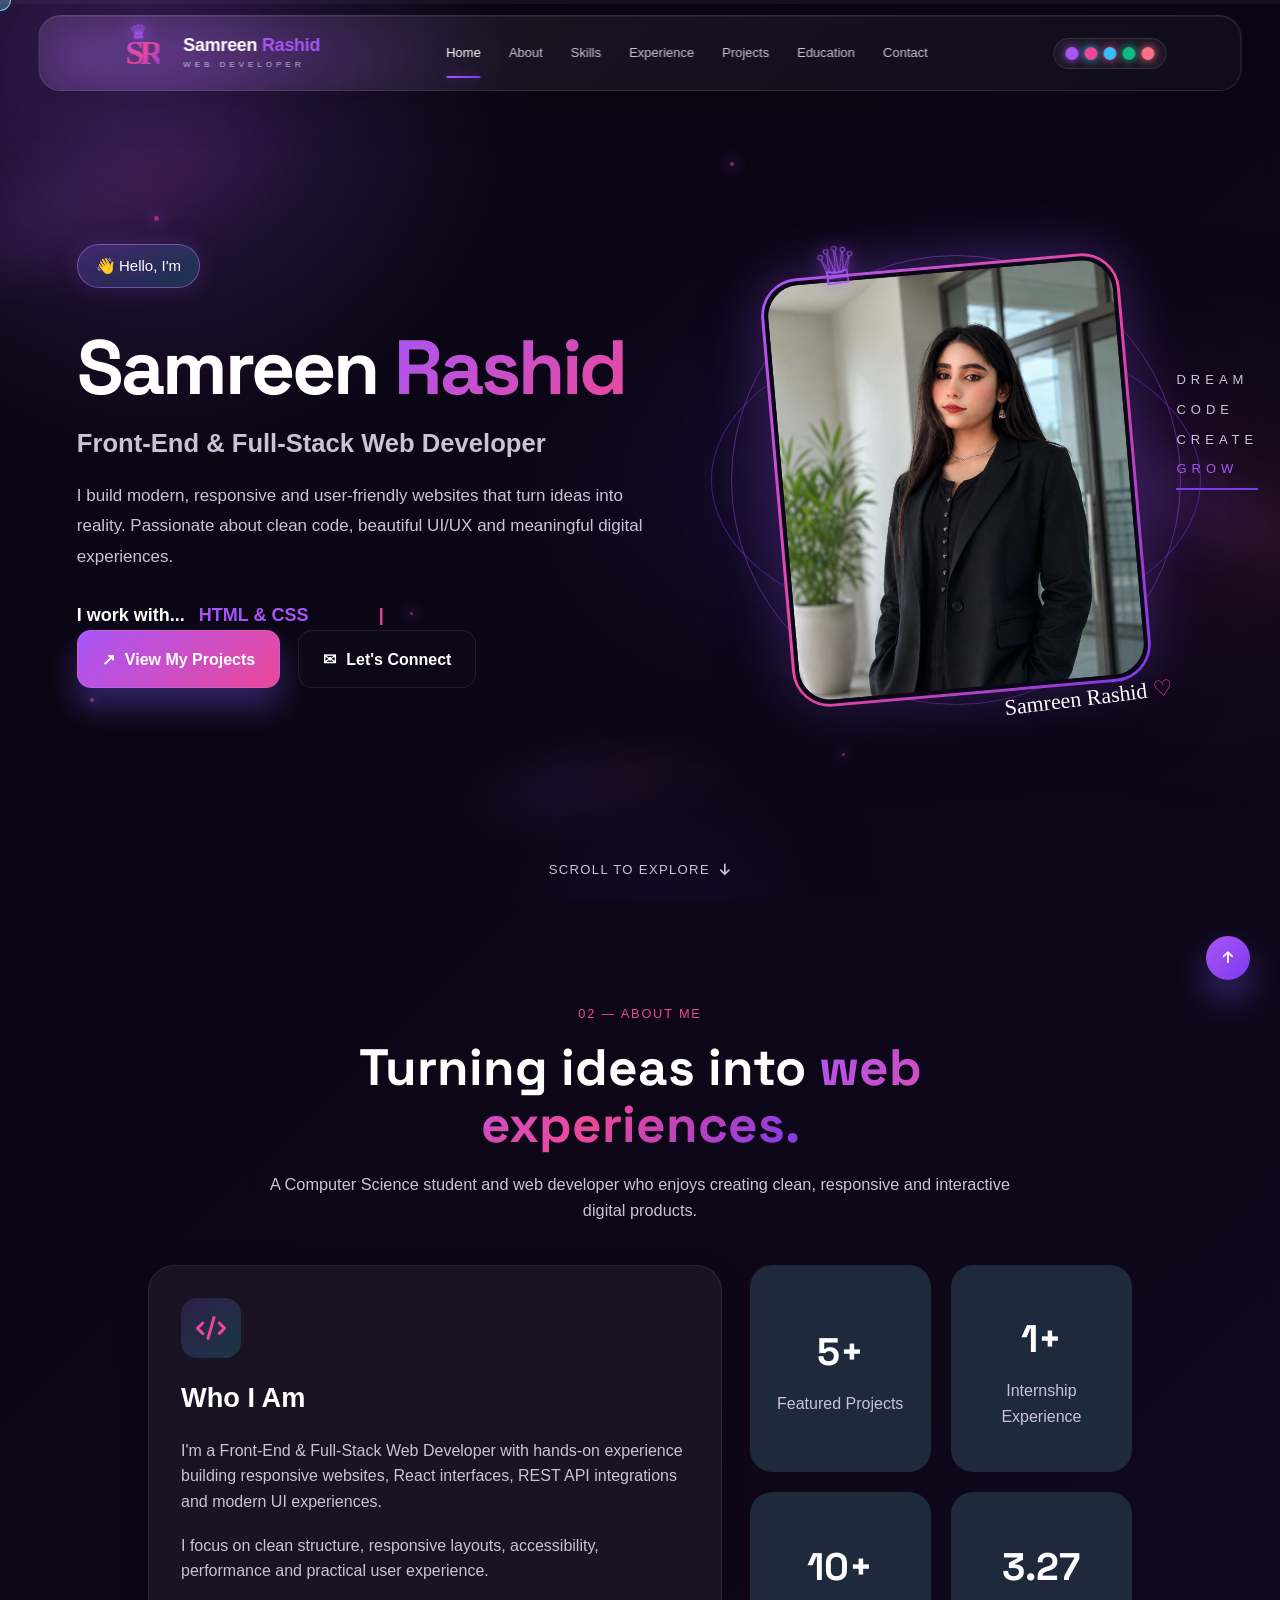
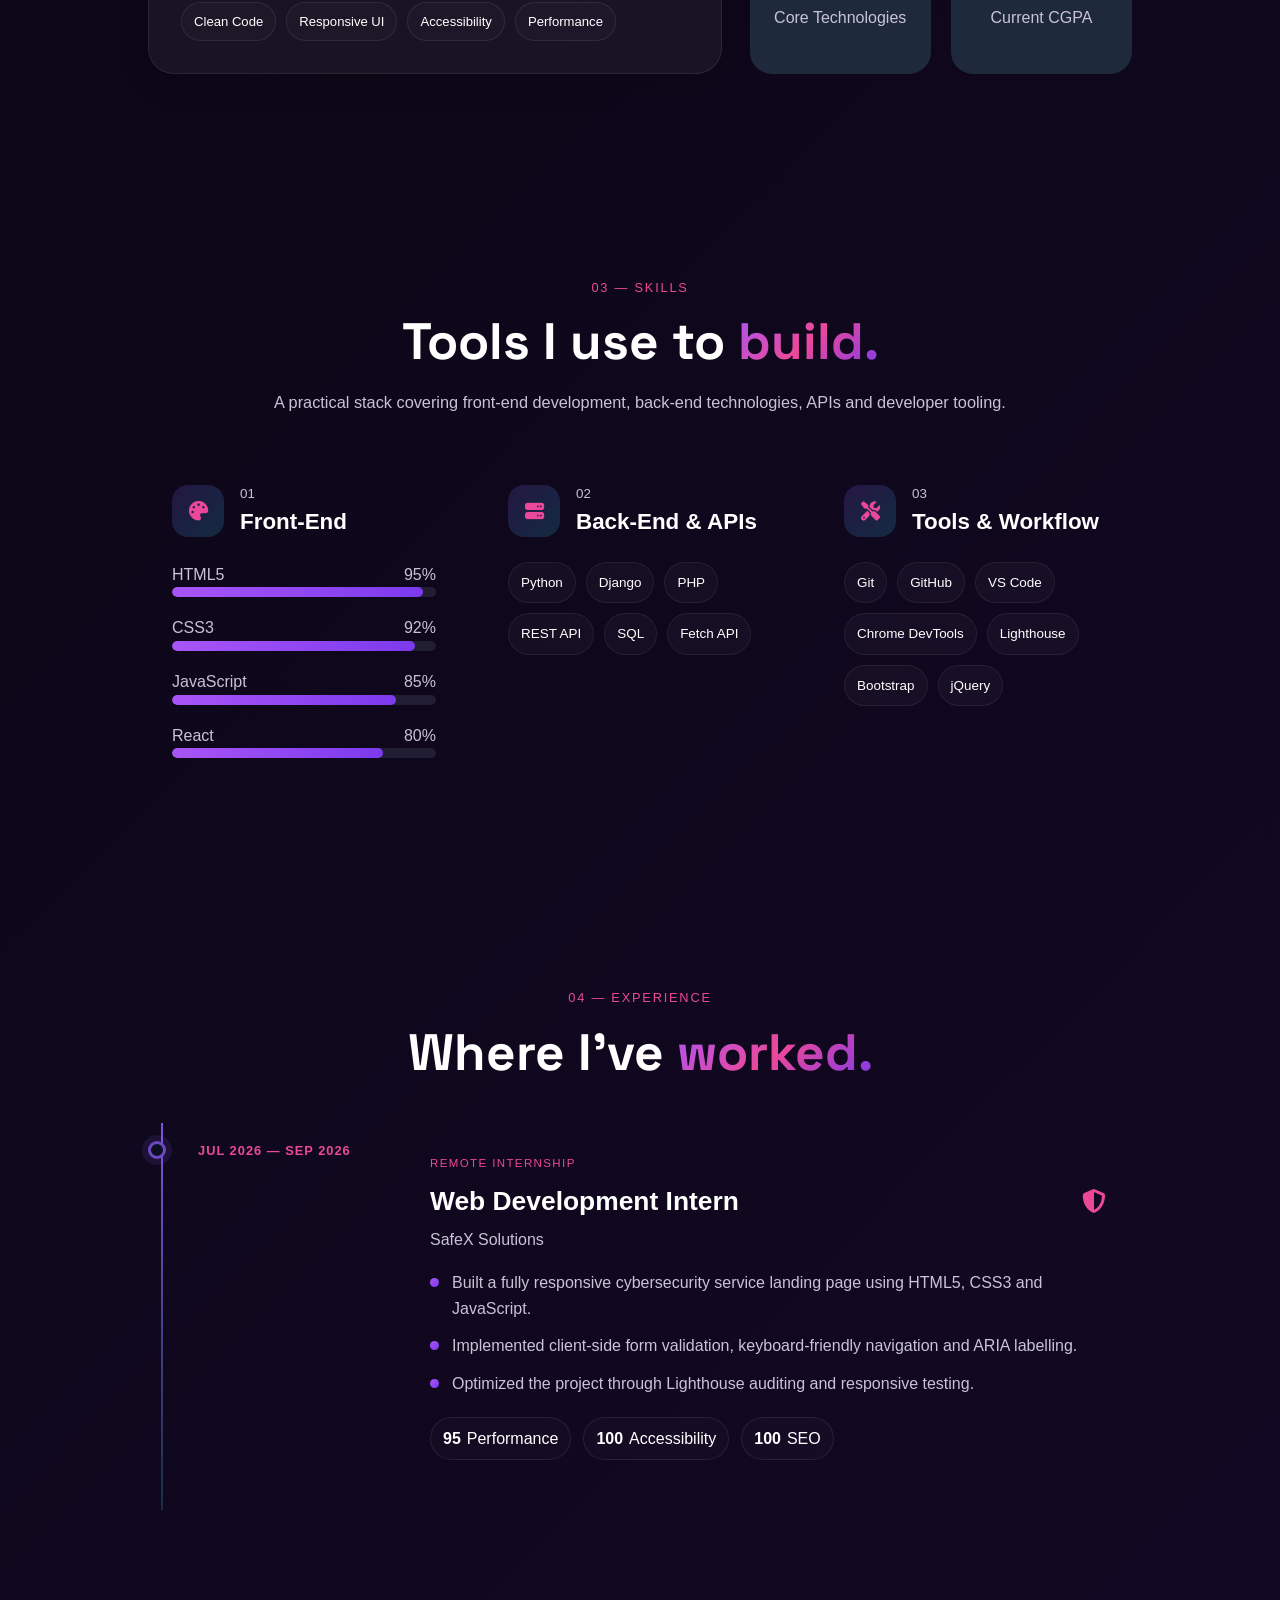
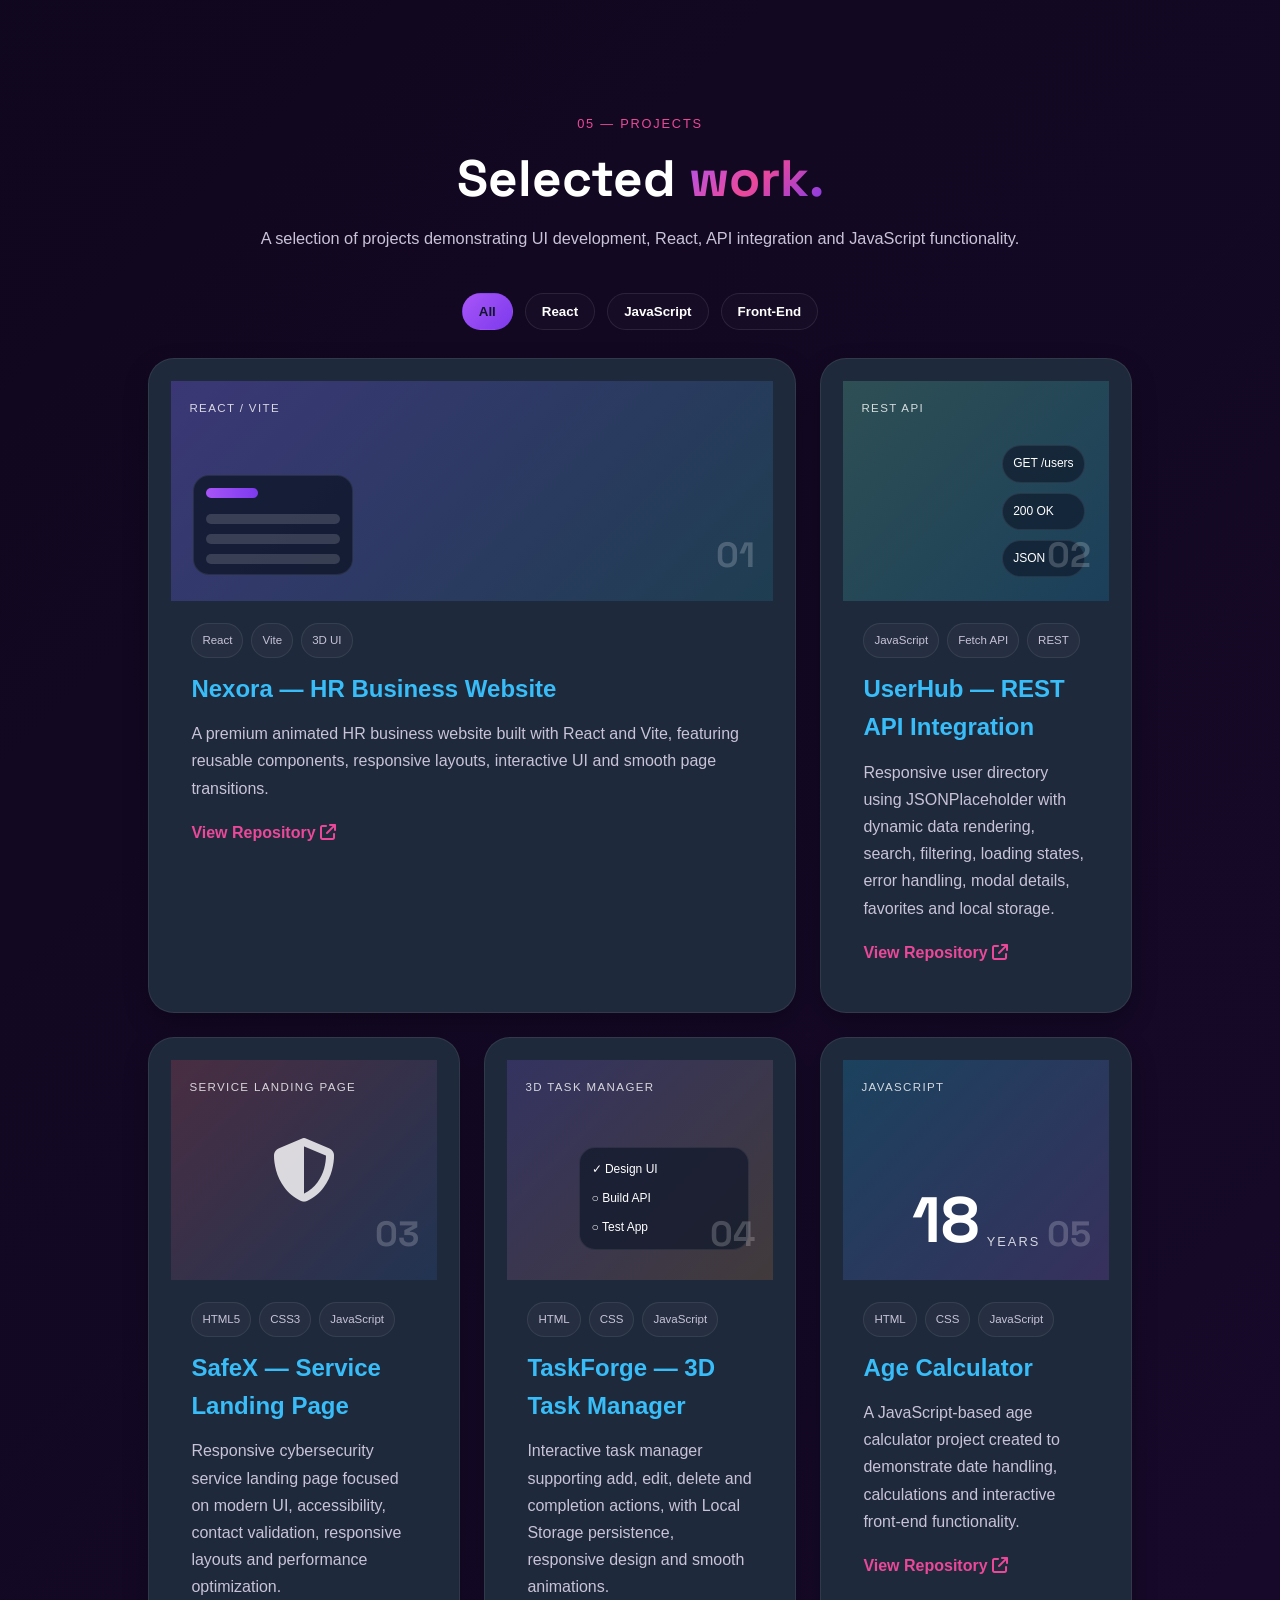
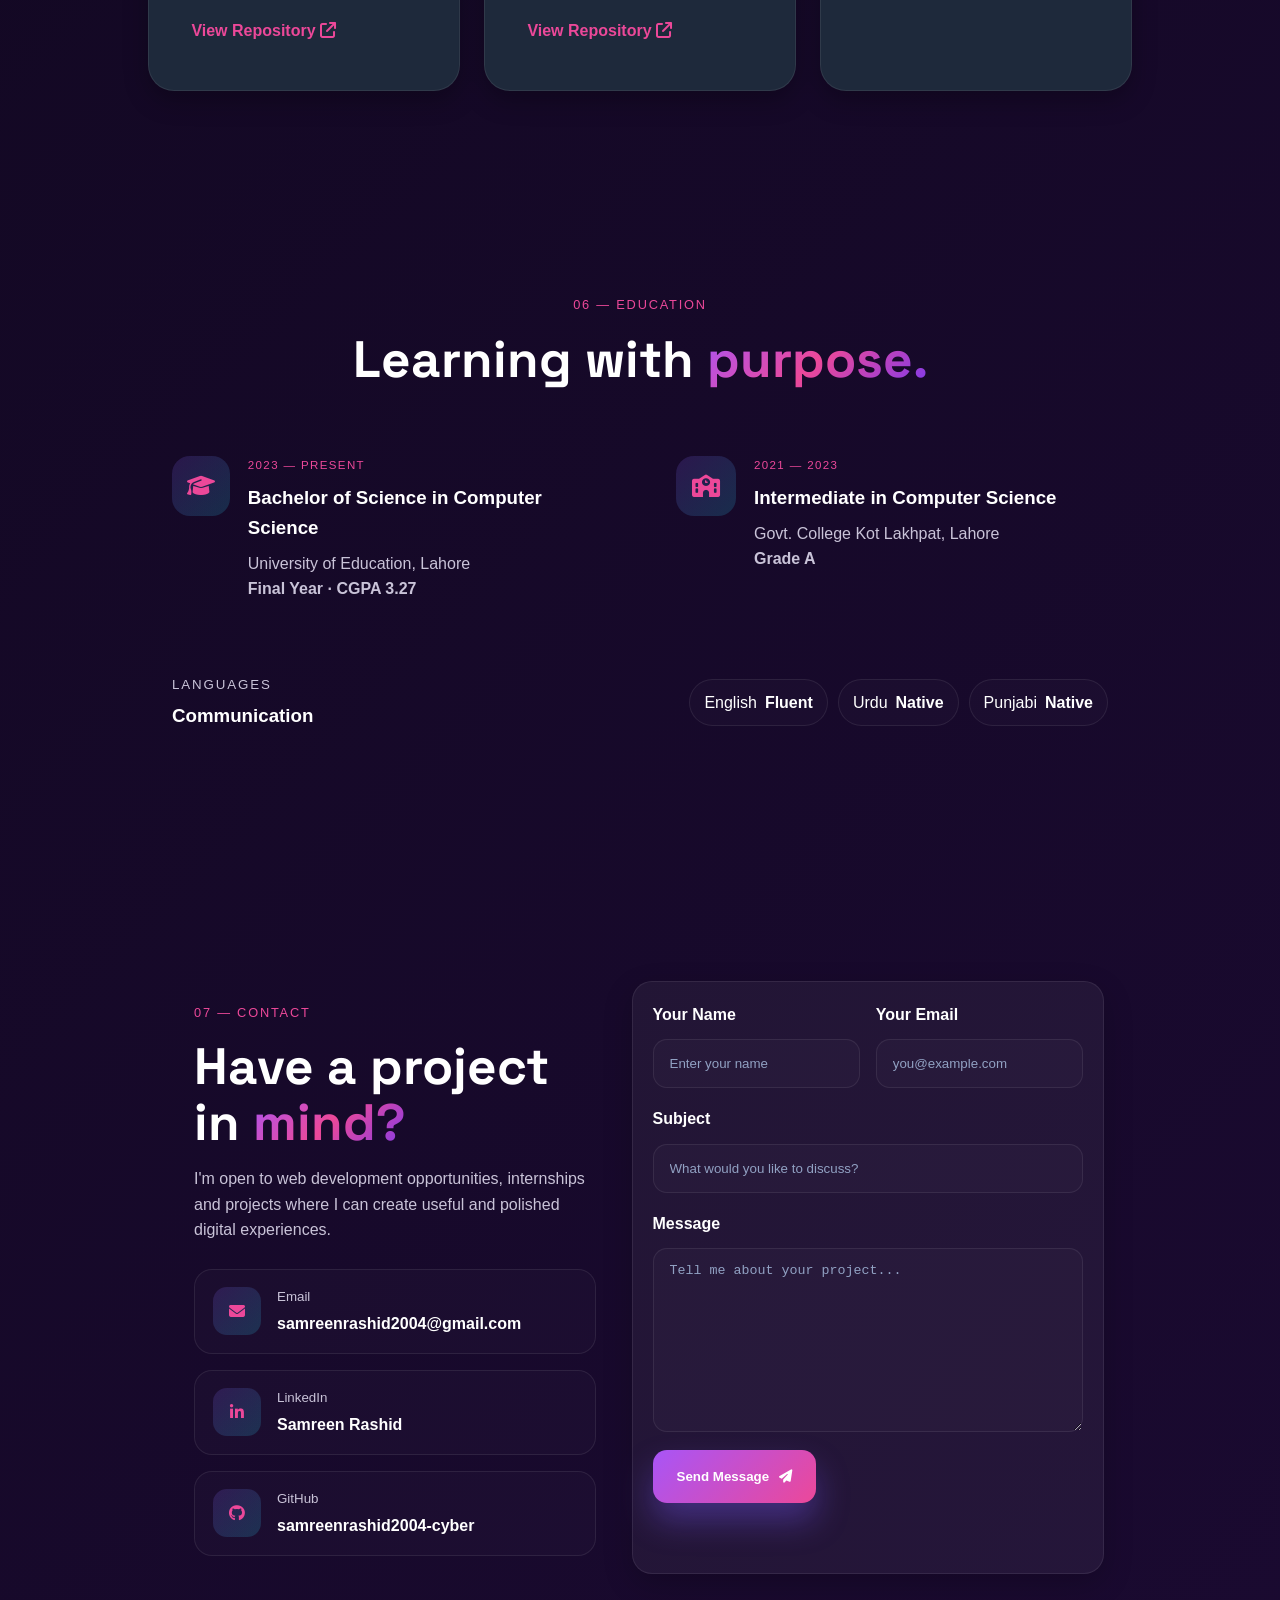
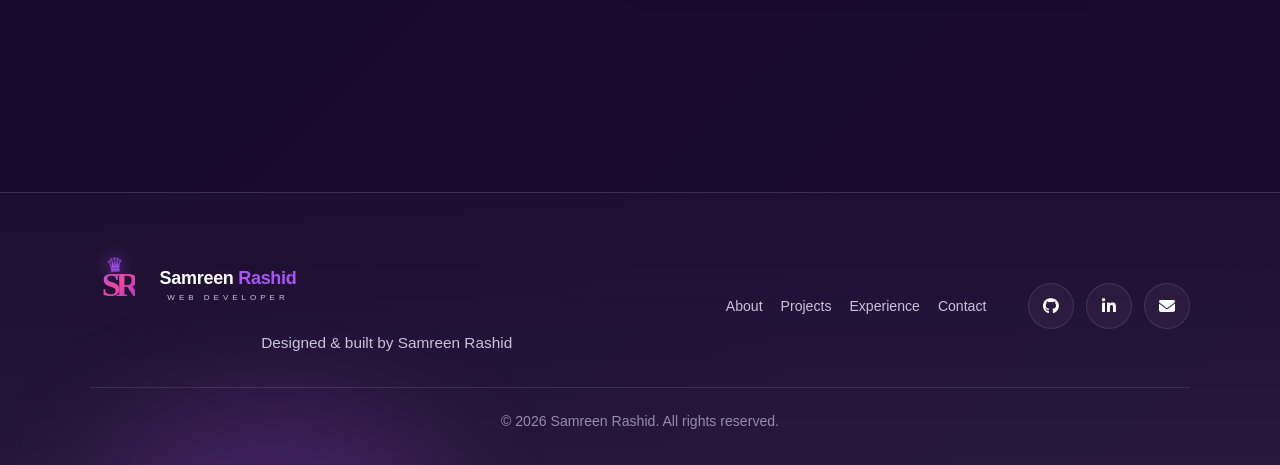
==== index.html @ 39dabb00 "Initial portfolio website" ====
<!DOCTYPE html>
<html lang="en">
<head>
    <meta charset="UTF-8">
    <meta name="viewport" content="width=device-width, initial-scale=1.0">

    <title>Samreen Rashid | Front-End & Full-Stack Web Developer</title>

    <meta name="description"
        content="Samreen Rashid — Front-End & Full-Stack Web Developer specializing in responsive websites, React interfaces, REST API integration and modern UI development.">

    <link rel="preconnect" href="https://fonts.googleapis.com">
    <link rel="preconnect" href="https://fonts.gstatic.com" crossorigin>

    <link href="https://fonts.googleapis.com/css2?family=Inter:wght@400;500;600;700;800&family=Space+Grotesk:wght@400;500;600;700&display=swap"
        rel="stylesheet">

    <link rel="stylesheet"
        href="https://cdnjs.cloudflare.com/ajax/libs/font-awesome/6.5.2/css/all.min.css">

    <link rel="stylesheet" href="css/style.css">
</head>

<body data-theme="violet">

    <div class="preloader" id="preloader">
        <div class="loader-ring"></div>
        <span>Loading portfolio...</span>
    </div>

    <div class="cursor-glow" id="cursorGlow"></div>

    <div class="theme-background" aria-hidden="true">
        <span class="bg-orb orb-one"></span>
        <span class="bg-orb orb-two"></span>
        <span class="bg-orb orb-three"></span>
        <span class="light-trail trail-one"></span>
        <span class="light-trail trail-two"></span>
        <span class="light-trail trail-three"></span>
        <span class="ambient-dot dot-one"></span>
        <span class="ambient-dot dot-two"></span>
        <span class="ambient-dot dot-three"></span>
        <span class="ambient-dot dot-four"></span>
        <span class="ambient-dot dot-five"></span>
        <span class="ambient-dot dot-six"></span>
    </div>

    <div class="scroll-progress">
        <span id="progressBar"></span>
    </div>

    <header class="navbar" id="navbar">
        <div class="nav-container">
            <a href="#home" class="brand-logo">
                <div class="logo-mark">
                    <span class="logo-crown">♛</span>
                    <span class="logo-sr">SR</span>
                </div>
                <div class="brand-text">
                    <span class="brand-name">Samreen <strong>Rashid</strong></span>
                    <small>WEB DEVELOPER</small>
                </div>
            </a>

            <nav class="nav-links" id="navLinks">
                <a href="#home" class="nav-link active">Home</a>
                <a href="#about" class="nav-link">About</a>
                <a href="#skills" class="nav-link">Skills</a>
                <a href="#experience" class="nav-link">Experience</a>
                <a href="#projects" class="nav-link">Projects</a>
                <a href="#education" class="nav-link">Education</a>
                <a href="#contact" class="nav-link">Contact</a>
            </nav>

            <div class="nav-actions">
                <button class="theme-toggle theme-button" id="themeButton" aria-label="Change theme">
                    <span class="theme-dot violet"></span>
                    <span class="theme-dot cyan"></span>
                    <span class="theme-dot pink"></span>
                    <span class="theme-dot emerald"></span>
                    <span class="theme-dot sunset"></span>
                </button>
                <button class="menu-button" id="menuButton" aria-label="Open menu" aria-expanded="false">
                    <i class="fa-solid fa-bars"></i>
                </button>
            </div>
        </div>
    </header>

    <aside class="theme-panel" id="themePanel">
        <div class="theme-panel-header">
            <div>
                <small>APPEARANCE</small>
                <h3>Choose Theme</h3>
            </div>
            <button id="closeTheme">
                <i class="fa-solid fa-xmark"></i>
            </button>
        </div>

        <div class="themes">

            <button class="theme-option active" data-theme="violet">
                <span class="theme-preview violet-preview"></span>
                <span>Violet Bloom</span>
            </button>

            <button class="theme-option" data-theme="cyan">
                <span class="theme-preview cyan-preview"></span>
                <span>Sky Cyan</span>
            </button>

            <button class="theme-option" data-theme="pink">
                <span class="theme-preview pink-preview"></span>
                <span>Pink Aura</span>
            </button>

            <button class="theme-option" data-theme="emerald">
                <span class="theme-preview emerald-preview"></span>
                <span>Emerald</span>
            </button>

            <button class="theme-option" data-theme="sunset">
                <span class="theme-preview sunset-preview"></span>
                <span>Sunset</span>
            </button>

        </div>
    </aside>

    <main>
        <section class="hero section" id="home">
            <div class="hero-content reveal">
                <span class="hello-badge">👋 Hello, I'm</span>
                <h1>Samreen <span>Rashid</span></h1>
                <h2>Front-End & Full-Stack Web Developer</h2>
                <p class="hero-description">
                    I build modern, responsive and user-friendly websites that turn ideas into reality.
                    Passionate about clean code, beautiful UI/UX and meaningful digital experiences.
                </p>

                <div class="working-with">
                    <span class="working-title">I work with...</span>
                    <div class="typing-wrapper">
                        <span id="typing-text">HTML &amp; CSS</span>
                        <span class="typing-cursor">|</span>
                    </div>
                </div>

                <div class="hero-buttons">
                    <a href="#projects" class="btn btn-primary"><span>↗</span> View My Projects</a>
                    <a href="mailto:samreenrashid2004@gmail.com" class="btn btn-outline"><span>✉</span> Let's Connect</a>
                </div>
            </div>

            <div class="hero-visual reveal">
                <div class="image-orbit orbit-one"></div>
                <div class="image-orbit orbit-two"></div>
                <div class="image-glow"></div>
                <div class="image-crown">♕</div>
                <div class="profile-frame">
                    <img src="simi.jpeg" alt="Samreen Rashid" class="profile-img">
                </div>
                <div class="creative-text">
                    <span>DREAM</span><span>CODE</span><span>CREATE</span><span>GROW</span>
                </div>
                <div class="signature">Samreen Rashid <span>♡</span></div>
            </div>

            <a href="#about" class="scroll-down"><span>Scroll to explore</span><i class="fa-solid fa-arrow-down"></i></a>
        </section>

        <section class="section" id="about">

            <div class="section-heading reveal">
                <div class="section-number">02 — ABOUT ME</div>
                <h2>Turning ideas into <span class="gradient-text">web experiences.</span></h2>
                <p>
                    A Computer Science student and web developer who enjoys
                    creating clean, responsive and interactive digital products.
                </p>
            </div>

            <div class="about-grid">

                <div class="about-card glass reveal">

                    <div class="about-icon">
                        <i class="fa-solid fa-code"></i>
                    </div>

                    <h3>Who I Am</h3>

                    <p>
                        I'm a Front-End & Full-Stack Web Developer with hands-on
                        experience building responsive websites, React interfaces,
                        REST API integrations and modern UI experiences.
                    </p>

                    <p>
                        I focus on clean structure, responsive layouts,
                        accessibility, performance and practical user experience.
                    </p>

                    <div class="about-tags">
                        <span>Clean Code</span>
                        <span>Responsive UI</span>
                        <span>Accessibility</span>
                        <span>Performance</span>
                    </div>

                </div>

                <div class="stats-grid reveal">

                    <div class="stat-card glass">
                        <strong data-counter="5">0</strong>
                        <span>Featured Projects</span>
                    </div>

                    <div class="stat-card glass">
                        <strong data-counter="1">0</strong>
                        <span>Internship Experience</span>
                    </div>

                    <div class="stat-card glass">
                        <strong data-counter="10">0</strong>
                        <span>Core Technologies</span>
                    </div>

                    <div class="stat-card glass">
                        <strong>3.27</strong>
                        <span>Current CGPA</span>
                    </div>

                </div>

            </div>
        </section>

        <section class="section" id="skills">

            <div class="section-heading reveal">
                <div class="section-number">03 — SKILLS</div>
                <h2>Tools I use to <span class="gradient-text">build.</span></h2>
                <p>
                    A practical stack covering front-end development,
                    back-end technologies, APIs and developer tooling.
                </p>
            </div>

            <div class="skills-container">

                <div class="skill-group glass reveal">
                    <div class="skill-title">
                        <span class="skill-icon"><i class="fa-solid fa-palette"></i></span>
                        <div>
                            <small>01</small>
                            <h3>Front-End</h3>
                        </div>
                    </div>

                    <div class="skill-list">
                        <div class="skill">
                            <div><span>HTML5</span><span>95%</span></div>
                            <div class="skill-bar"><span style="--level:95%"></span></div>
                        </div>

                        <div class="skill">
                            <div><span>CSS3</span><span>92%</span></div>
                            <div class="skill-bar"><span style="--level:92%"></span></div>
                        </div>

                        <div class="skill">
                            <div><span>JavaScript</span><span>85%</span></div>
                            <div class="skill-bar"><span style="--level:85%"></span></div>
                        </div>

                        <div class="skill">
                            <div><span>React</span><span>80%</span></div>
                            <div class="skill-bar"><span style="--level:80%"></span></div>
                        </div>
                    </div>
                </div>

                <div class="skill-group glass reveal">
                    <div class="skill-title">
                        <span class="skill-icon"><i class="fa-solid fa-server"></i></span>
                        <div>
                            <small>02</small>
                            <h3>Back-End & APIs</h3>
                        </div>
                    </div>

                    <div class="tech-cloud">
                        <span>Python</span>
                        <span>Django</span>
                        <span>PHP</span>
                        <span>REST API</span>
                        <span>SQL</span>
                        <span>Fetch API</span>
                    </div>
                </div>

                <div class="skill-group glass reveal">
                    <div class="skill-title">
                        <span class="skill-icon"><i class="fa-solid fa-screwdriver-wrench"></i></span>
                        <div>
                            <small>03</small>
                            <h3>Tools & Workflow</h3>
                        </div>
                    </div>

                    <div class="tech-cloud">
                        <span>Git</span>
                        <span>GitHub</span>
                        <span>VS Code</span>
                        <span>Chrome DevTools</span>
                        <span>Lighthouse</span>
                        <span>Bootstrap</span>
                        <span>jQuery</span>
                    </div>
                </div>

            </div>
        </section>

        <section class="section" id="experience">

            <div class="section-heading reveal">
                <div class="section-number">04 — EXPERIENCE</div>
                <h2>Where I've <span class="gradient-text">worked.</span></h2>
            </div>

            <div class="timeline">

                <div class="timeline-item reveal">

                    <div class="timeline-dot"></div>

                    <div class="timeline-date">
                        JUL 2026 — SEP 2026
                    </div>

                    <div class="timeline-card glass">

                        <div class="experience-header">
                            <div>
                                <span class="company-label">REMOTE INTERNSHIP</span>
                                <h3>Web Development Intern</h3>
                                <h4>SafeX Solutions</h4>
                            </div>

                            <i class="fa-solid fa-shield-halved"></i>
                        </div>

                        <ul>
                            <li>
                                Built a fully responsive cybersecurity service
                                landing page using HTML5, CSS3 and JavaScript.
                            </li>

                            <li>
                                Implemented client-side form validation,
                                keyboard-friendly navigation and ARIA labelling.
                            </li>

                            <li>
                                Optimized the project through Lighthouse
                                auditing and responsive testing.
                            </li>
                        </ul>

                        <div class="experience-metrics">
                            <span><strong>95</strong> Performance</span>
                            <span><strong>100</strong> Accessibility</span>
                            <span><strong>100</strong> SEO</span>
                        </div>

                    </div>
                </div>

            </div>
        </section>

        <section class="section" id="projects">

            <div class="section-heading reveal">
                <div class="section-number">05 — PROJECTS</div>
                <h2>Selected <span class="gradient-text">work.</span></h2>
                <p>
                    A selection of projects demonstrating UI development,
                    React, API integration and JavaScript functionality.
                </p>
            </div>

            <div class="project-filters reveal">
                <button class="filter-btn active" data-filter="all">All</button>
                <button class="filter-btn" data-filter="react">React</button>
                <button class="filter-btn" data-filter="javascript">JavaScript</button>
                <button class="filter-btn" data-filter="frontend">Front-End</button>
            </div>

            <div class="projects-grid">

                <article class="project-card featured-project glass reveal"
                    data-category="react">

                    <div class="project-visual project-nexora">

                        <div class="visual-label">REACT / VITE</div>

                        <div class="mini-window">
                            <div class="mini-top"></div>
                            <div class="mini-lines">
                                <span></span>
                                <span></span>
                                <span></span>
                            </div>
                        </div>

                        <div class="project-number">01</div>

                    </div>

                    <div class="project-content">

                        <div class="project-meta">
                            <span>React</span>
                            <span>Vite</span>
                            <span>3D UI</span>
                        </div>

                        <h3>Nexora — HR Business Website</h3>

                        <p>
                            A premium animated HR business website built with
                            React and Vite, featuring reusable components,
                            responsive layouts, interactive UI and smooth
                            page transitions.
                        </p>

                        <div class="project-footer">
                            <a href="https://github.com/samreenrashid2004-cyber/Nexora-Human-Resource"
                                target="_blank">
                                View Repository
                                <i class="fa-solid fa-arrow-up-right-from-square"></i>
                            </a>
                        </div>

                    </div>
                </article>

                <article class="project-card glass reveal"
                    data-category="javascript">

                    <div class="project-visual project-userhub">

                        <div class="visual-label">REST API</div>

                        <div class="api-lines">
                            <span>GET /users</span>
                            <span>200 OK</span>
                            <span>JSON</span>
                        </div>

                        <div class="project-number">02</div>

                    </div>

                    <div class="project-content">

                        <div class="project-meta">
                            <span>JavaScript</span>
                            <span>Fetch API</span>
                            <span>REST</span>
                        </div>

                        <h3>UserHub — REST API Integration</h3>

                        <p>
                            Responsive user directory using JSONPlaceholder
                            with dynamic data rendering, search, filtering,
                            loading states, error handling, modal details,
                            favorites and local storage.
                        </p>

                        <div class="project-footer">
                            <a href="https://github.com/samreenrashid2004-cyber/REST-API-Fetch-Integration"
                                target="_blank">
                                View Repository
                                <i class="fa-solid fa-arrow-up-right-from-square"></i>
                            </a>
                        </div>

                    </div>
                </article>

                <article class="project-card glass reveal"
                    data-category="frontend">

                    <div class="project-visual project-safex">

                        <div class="visual-label">SERVICE LANDING PAGE</div>

                        <div class="shield-icon">
                            <i class="fa-solid fa-shield-halved"></i>
                        </div>

                        <div class="project-number">03</div>

                    </div>

                    <div class="project-content">

                        <div class="project-meta">
                            <span>HTML5</span>
                            <span>CSS3</span>
                            <span>JavaScript</span>
                        </div>

                        <h3>SafeX — Service Landing Page</h3>

                        <p>
                            Responsive cybersecurity service landing page
                            focused on modern UI, accessibility, contact
                            validation, responsive layouts and performance
                            optimization.
                        </p>

                        <div class="project-footer">
                            <a href="https://github.com/samreenrashid2004-cyber/Responsive-Service-Landing-Page"
                                target="_blank">
                                View Repository
                                <i class="fa-solid fa-arrow-up-right-from-square"></i>
                            </a>
                        </div>

                    </div>
                </article>

                <article class="project-card glass reveal"
                    data-category="javascript">

                    <div class="project-visual project-taskforge">

                        <div class="visual-label">3D TASK MANAGER</div>

                        <div class="task-stack">
                            <span>✓ Design UI</span>
                            <span>○ Build API</span>
                            <span>○ Test App</span>
                        </div>

                        <div class="project-number">04</div>

                    </div>

                    <div class="project-content">

                        <div class="project-meta">
                            <span>HTML</span>
                            <span>CSS</span>
                            <span>JavaScript</span>
                        </div>

                        <h3>TaskForge — 3D Task Manager</h3>

                        <p>
                            Interactive task manager supporting add, edit,
                            delete and completion actions, with Local Storage
                            persistence, responsive design and smooth
                            animations.
                        </p>

                        <div class="project-footer">
                            <a href="https://github.com/samreenrashid2004-cyber/rhombixtechnologies_tasks"
                                target="_blank">
                                View Repository
                                <i class="fa-solid fa-arrow-up-right-from-square"></i>
                            </a>
                        </div>

                    </div>
                </article>

                <article class="project-card glass reveal"
                    data-category="javascript">

                    <div class="project-visual project-age">

                        <div class="visual-label">JAVASCRIPT</div>

                        <div class="age-display">
                            <strong>18</strong>
                            <span>YEARS</span>
                        </div>

                        <div class="project-number">05</div>

                    </div>

                    <div class="project-content">

                        <div class="project-meta">
                            <span>HTML</span>
                            <span>CSS</span>
                            <span>JavaScript</span>
                        </div>

                        <h3>Age Calculator</h3>

                        <p>
                            A JavaScript-based age calculator project created
                            to demonstrate date handling, calculations and
                            interactive front-end functionality.
                        </p>

                        <div class="project-footer">
                            <a href="https://github.com/samreenrashid2004-cyber/CodeAlpha_Age-Calculator"
                                target="_blank">
                                View Repository
                                <i class="fa-solid fa-arrow-up-right-from-square"></i>
                            </a>
                        </div>

                    </div>
                </article>

            </div>
        </section>

        <section class="section" id="education">

            <div class="section-heading reveal">
                <div class="section-number">06 — EDUCATION</div>
                <h2>Learning with <span class="gradient-text">purpose.</span></h2>
            </div>

            <div class="education-grid">

                <div class="education-card glass reveal">

                    <div class="education-icon">
                        <i class="fa-solid fa-graduation-cap"></i>
                    </div>

                    <div>
                        <span class="education-date">2023 — PRESENT</span>
                        <h3>Bachelor of Science in Computer Science</h3>
                        <p>University of Education, Lahore</p>
                        <strong>Final Year · CGPA 3.27</strong>
                    </div>

                </div>

                <div class="education-card glass reveal">

                    <div class="education-icon">
                        <i class="fa-solid fa-school"></i>
                    </div>

                    <div>
                        <span class="education-date">2021 — 2023</span>
                        <h3>Intermediate in Computer Science</h3>
                        <p>Govt. College Kot Lakhpat, Lahore</p>
                        <strong>Grade A</strong>
                    </div>

                </div>

            </div>

            <div class="languages glass reveal">

                <div>
                    <small>LANGUAGES</small>
                    <h3>Communication</h3>
                </div>

                <div class="language-list">
                    <span>English <b>Fluent</b></span>
                    <span>Urdu <b>Native</b></span>
                    <span>Punjabi <b>Native</b></span>
                </div>

            </div>

        </section>

        <section class="section contact-section" id="contact">

            <div class="contact-wrapper glass reveal">

                <div class="contact-content">

                    <div class="section-number">07 — CONTACT</div>

                    <h2>
                        Have a project in
                        <span class="gradient-text">mind?</span>
                    </h2>

                    <p>
                        I'm open to web development opportunities,
                        internships and projects where I can create
                        useful and polished digital experiences.
                    </p>

                    <div class="contact-links">

                        <a href="mailto:samreenrashid2004@gmail.com">
                            <span class="contact-icon">
                                <i class="fa-solid fa-envelope"></i>
                            </span>

                            <div>
                                <small>Email</small>
                                <strong>samreenrashid2004@gmail.com</strong>
                            </div>
                        </a>

                        <a href="https://www.linkedin.com/in/samreen-rashid-245410335/"
                            target="_blank">

                            <span class="contact-icon">
                                <i class="fa-brands fa-linkedin-in"></i>
                            </span>

                            <div>
                                <small>LinkedIn</small>
                                <strong>Samreen Rashid</strong>
                            </div>

                        </a>

                        <a href="https://github.com/samreenrashid2004-cyber"
                            target="_blank">

                            <span class="contact-icon">
                                <i class="fa-brands fa-github"></i>
                            </span>

                            <div>
                                <small>GitHub</small>
                                <strong>samreenrashid2004-cyber</strong>
                            </div>

                        </a>

                    </div>

                </div>

                <form class="contact-form" id="contactForm">

                    <div class="form-row">

                        <label>
                            Your Name
                            <input type="text" id="name" placeholder="Enter your name" required>
                        </label>

                        <label>
                            Your Email
                            <input type="email" id="email" placeholder="you@example.com" required>
                        </label>

                    </div>

                    <label>
                        Subject
                        <input type="text" id="subject" placeholder="What would you like to discuss?" required>
                    </label>

                    <label>
                        Message
                        <textarea id="message" rows="6"
                            placeholder="Tell me about your project..." required></textarea>
                    </label>

                    <button type="submit" class="btn btn-primary submit-btn">
                        Send Message
                        <i class="fa-solid fa-paper-plane"></i>
                    </button>

                    <p class="form-status" id="formStatus"></p>

                </form>

            </div>
        </section>

    </main>

    <footer>

        <div class="footer-inner">

            <div class="footer-brand">
                <a href="#home" class="brand-logo">
                    <div class="logo-mark">
                        <span class="logo-crown">♛</span>
                        <span class="logo-sr">SR</span>
                    </div>
                    <div class="brand-text">
                        <span class="brand-name">Samreen <strong>Rashid</strong></span>
                        <small>WEB DEVELOPER</small>
                    </div>
                </a>
                <p>Designed &amp; built by Samreen Rashid</p>
            </div>

            <nav class="footer-nav" aria-label="Footer navigation">
                <a href="#about">About</a>
                <a href="#projects">Projects</a>
                <a href="#experience">Experience</a>
                <a href="#contact">Contact</a>
            </nav>

            <div class="footer-socials">

                <a href="https://github.com/samreenrashid2004-cyber"
                    target="_blank">
                    <i class="fa-brands fa-github"></i>
                </a>

                <a href="https://www.linkedin.com/in/samreen-rashid-245410335/"
                    target="_blank">
                    <i class="fa-brands fa-linkedin-in"></i>
                </a>

                <a href="mailto:samreenrashid2004@gmail.com">
                    <i class="fa-solid fa-envelope"></i>
                </a>

            </div>

        </div>

        <div class="copyright">
            © <span id="year"></span> Samreen Rashid. All rights reserved.
        </div>

    </footer>

    <button class="back-top" id="backTop" aria-label="Back to top">
        <i class="fa-solid fa-arrow-up"></i>
    </button>

    <script src="js/script.js"></script>

</body>
</html>
---- css/style.css ----
/* ==========================================
   RESET
========================================== */

* {
  margin: 0;
  padding: 0;
  box-sizing: border-box;
  scroll-behavior: smooth;
}

html {
  overflow-x: hidden;
}

body {
  font-family: 'Poppins', sans-serif;
  background: #0f172a;
  color: #fff;
  overflow-x: hidden;
  line-height: 1.6;
  transition: background 0.3s ease, color 0.3s ease;
}

body.light-mode {
  background: #f8fafc;
  color: #0f172a;
}

body.light-mode header {
  background: rgba(255, 255, 255, 0.9);
}

body.light-mode .nav-links a,
body.light-mode .menu-btn {
  color: #334155;
}

body.light-mode .hero-text h2,
body.light-mode .hero-text p,
body.light-mode .about-content p,
body.light-mode .about-card p,
body.light-mode .skill-card p,
body.light-mode .service-card p,
body.light-mode .project-card p,
body.light-mode .timeline-content p,
body.light-mode .experience-card p,
body.light-mode .certificate-card p,
body.light-mode .contact-info div,
body.light-mode footer p {
  color: #334155;
}

body.light-mode .about-card,
body.light-mode .skill-card,
body.light-mode .project-card,
body.light-mode .service-card,
body.light-mode .timeline-item,
body.light-mode .certificate-card,
body.light-mode .contact-info,
body.light-mode .contact-form,
body.light-mode .experience-card,
body.light-mode .timeline-content {
  background: #ffffff;
  color: #0f172a;
  border-color: rgba(15, 23, 42, 0.08);
  box-shadow: 0 10px 30px rgba(15, 23, 42, 0.08);
}

body.light-mode .contact-form input,
body.light-mode .contact-form textarea {
  background: #f8fafc;
  color: #0f172a;
  border-color: rgba(15, 23, 42, 0.12);
}

body.light-mode .contact-form input::placeholder,
body.light-mode .contact-form textarea::placeholder {
  color: #64748b;
}

body.light-mode footer {
  background: #f1f5f9;
}

body.light-mode .hero-socials a {
  background: rgba(15, 23, 42, 0.05);
  border-color: rgba(15, 23, 42, 0.1);
}

/* ==========================================
   GLOBAL STYLES
========================================== */

a {
  text-decoration: none;
  color: inherit;
}

ul {
  list-style: none;
}

img {
  max-width: 100%;
  display: block;
}

section {
  padding: 100px 10%;
}

.section-heading {
  max-width: 700px;
  margin: 0 auto 3rem;
  text-align: center;
}

.section-heading .eyebrow {
  display: inline-block;
  margin-bottom: 0.8rem;
  padding: 0.35rem 0.8rem;
  border-radius: 999px;
  background: rgba(56, 189, 248, 0.15);
  color: #38bdf8;
  font-weight: 600;
  letter-spacing: 0.08em;
  text-transform: uppercase;
  font-size: 0.8rem;
}

.section-heading h2 {
  font-size: clamp(1.8rem, 3vw, 2.5rem);
  line-height: 1.3;
}

.container {
  width: 100%;
  max-width: 1200px;
  margin: auto;
}

main,
footer {
  position: relative;
  z-index: 1;
}

/* ==========================================
   SCROLLBAR
========================================== */

::-webkit-scrollbar {
  width: 8px;
}

::-webkit-scrollbar-track {
  background: #111827;
}

::-webkit-scrollbar-thumb {
  background: #38bdf8;
  border-radius: 10px;
}

/* ==========================================
   CURSOR GLOW
========================================== */

.cursor {
  position: fixed;
  width: 20px;
  height: 20px;
  background: #38bdf8;
  border-radius: 50%;
  pointer-events: none;
  transform: translate(-50%, -50%);
  filter: blur(8px);
  z-index: 9999;
}

/* ==========================================
   SCROLL PROGRESS BAR
========================================== */

#progress-bar {
  position: fixed;
  top: 0;
  left: 0;
  width: 0%;
  height: 5px;
  background: linear-gradient(to right, #00e5ff, #00ff88);
  z-index: 99999;
}

/* ==========================================
   NAVBAR
========================================== */

header {
  position: fixed;
  width: 100%;
  top: 0;
  left: 0;
  z-index: 1000;
  background: rgba(15, 23, 42, 0.85);
  backdrop-filter: blur(12px);
}

.navbar {
  display: flex;
  justify-content: space-between;
  align-items: center;
  padding: 18px 10%;
}

.nav-actions {
  display: flex;
  align-items: center;
  gap: 12px;
}

.theme-btn {
  width: 45px;
  height: 45px;
  border: none;
  border-radius: 50%;
  cursor: pointer;
  background: #38bdf8;
  color: #0f172a;
  font-size: 18px;
  display: grid;
  place-items: center;
  transition: transform 0.3s ease, background 0.3s ease, color 0.3s ease;
}

.theme-btn:hover {
  transform: rotate(180deg);
}

.logo {
  font-size: 28px;
  font-weight: 700;
  color: #38bdf8;
}

.nav-links {
  display: flex;
  gap: 30px;
}

.nav-links a {
  color: #fff;
  font-size: 16px;
  transition: 0.3s;
}

.nav-links a:hover,
.nav-links a.active {
  color: #38bdf8;
}

.menu-btn {
  display: none;
  font-size: 28px;
  cursor: pointer;
  background: transparent;
  border: none;
  color: #fff;
}

/* ==========================================
   HERO SECTION
========================================== */

.hero {
  min-height: 100vh;
  display: flex;
  align-items: center;
  justify-content: space-between;
  gap: 60px;
}

.hero-text {
  flex: 1;
}

.hero-text h3 {
  font-size: 24px;
  color: #38bdf8;
}

.hero-text h1 {
  font-size: 60px;
  margin: 15px 0;
}

.hero-text h2 {
  font-size: 30px;
  color: #94a3b8;
}

.hero-text p {
  margin: 25px 0;
  max-width: 600px;
  color: #cbd5e1;
}

.hero-btns {
  display: flex;
  gap: 20px;
  margin-top: 30px;
}

.btn {
  display: inline-block;
  padding: 14px 35px;
  border-radius: 50px;
  font-weight: 600;
  transition: 0.4s;
}

.btn-primary {
  background: #38bdf8;
  color: #000;
}

.btn-primary:hover {
  transform: translateY(-5px);
  box-shadow: 0 0 25px #38bdf8;
}

.btn-outline {
  border: 2px solid #38bdf8;
  color: #38bdf8;
}

.btn-outline:hover {
  background: #38bdf8;
  color: #000;
}

.hero-image {
  flex: 1;
  display: flex;
  justify-content: center;
}

.hero-image img {
  width: 380px;
  border-radius: 50%;
  border: 6px solid #38bdf8;
  box-shadow: 0 0 50px rgba(56, 189, 248, 0.6);
  animation: float 4s ease-in-out infinite;
}

.hero-socials {
  display: flex;
  gap: 1rem;
  margin-top: 1.5rem;
}

.hero-socials a {
  width: 42px;
  height: 42px;
  display: grid;
  place-items: center;
  border-radius: 50%;
  border: 1px solid rgba(255,255,255,0.15);
  background: rgba(255,255,255,0.05);
  transition: transform 0.2s ease, border-color 0.2s ease;
}

.hero-socials a:hover {
  transform: translateY(-2px);
  border-color: #38bdf8;
}

/* ==========================================
   ABOUT SECTION
========================================== */

.about {
  padding: 100px 10%;
}

.section-title {
  text-align: center;
  font-size: 42px;
  margin-bottom: 60px;
  color: #38bdf8;
}

.about-container {
  display: flex;
  align-items: center;
  justify-content: space-between;
  gap: 60px;
  flex-wrap: wrap;
}

.about-image {
  flex: 1;
  text-align: center;
}

.about-image img {
  width: 350px;
  border-radius: 20px;
  border: 4px solid #38bdf8;
  box-shadow: 0 0 30px rgba(56, 189, 248, 0.4);
}

.about-content {
  flex: 1;
}

.about-content h3 {
  font-size: 32px;
  margin-bottom: 20px;
}

.about-content p {
  color: #cbd5e1;
  margin-bottom: 20px;
  line-height: 1.8;
}

/* ==========================================
   EDUCATION SECTION
========================================== */

.education {
  padding: 100px 10%;
}

.timeline {
  position: relative;
  margin-top: 40px;
}

.timeline::before {
  content: "";
  position: absolute;
  left: 50%;
  width: 4px;
  height: 100%;
  background: #38bdf8;
  transform: translateX(-50%);
}

.timeline-item {
  width: 50%;
  padding: 20px 40px;
  position: relative;
}

.timeline-item:nth-child(odd) {
  left: 0;
  text-align: right;
}

.timeline-item:nth-child(even) {
  left: 50%;
}

.timeline-content {
  background: #1e293b;
  padding: 25px;
  border-radius: 15px;
  box-shadow: 0 0 20px rgba(0, 0, 0, 0.3);
}

.timeline-content h3 {
  color: #38bdf8;
  margin-bottom: 10px;
}

.timeline-content p {
  color: #cbd5e1;
}

/* ==========================================
   SKILLS SECTION
========================================== */

.skills {
  padding: 100px 10%;
}

.skills-grid {
  display: grid;
  grid-template-columns: repeat(auto-fit, minmax(250px, 1fr));
  gap: 30px;
}

.skill-card {
  background: #1e293b;
  padding: 30px;
  border-radius: 15px;
  text-align: center;
  transition: 0.4s;
}

.skill-card:hover {
  transform: translateY(-10px);
  box-shadow: 0 0 25px rgba(56, 189, 248, 0.5);
}

.skill-card i {
  font-size: 50px;
  color: #38bdf8;
  margin-bottom: 20px;
}

.skill-card h3 {
  margin-bottom: 15px;
}

.progress {
  width: 100%;
  height: 10px;
  background: #334155;
  border-radius: 20px;
  overflow: hidden;
  margin-top: 15px;
}

.progress span {
  display: block;
  height: 100%;
  background: #38bdf8;
  border-radius: 20px;
}

/* ==========================================
   SERVICES SECTION
========================================== */

.services {
  padding: 100px 10%;
}

.services-grid {
  display: grid;
  grid-template-columns: repeat(auto-fit, minmax(280px, 1fr));
  gap: 30px;
}

.service-card {
  background: #1e293b;
  padding: 35px;
  border-radius: 18px;
  text-align: center;
  transition: 0.4s;
}

.service-card:hover {
  transform: translateY(-12px);
  box-shadow: 0 0 30px rgba(56, 189, 248, 0.5);
}

.service-card i {
  font-size: 55px;
  color: #38bdf8;
  margin-bottom: 20px;
}

.service-card h3 {
  margin-bottom: 15px;
}

.service-card p {
  color: #cbd5e1;
  line-height: 1.7;
}

/* ==========================================
   PROJECT FILTER
========================================== */

.project-filters {
  display: flex;
  justify-content: center;
  flex-wrap: wrap;
  gap: 15px;
  margin-bottom: 50px;
}

.filter-btn {
  padding: 12px 25px;
  border: none;
  border-radius: 30px;
  background: #1e293b;
  color: #ffffff;
  cursor: pointer;
  transition: 0.3s;
  font-weight: 600;
}

.filter-btn:hover,
.filter-btn.active {
  background: #38bdf8;
  color: #0f172a;
}

.project-card {
  transition: 0.3s ease;
  opacity: 1;
  transform: scale(1);
}

/* ==========================================
   COUNTER SECTION
========================================== */

.stats {
  display: grid;
  grid-template-columns: repeat(auto-fit, minmax(220px, 1fr));
  gap: 30px;
  padding: 100px 10%;
}

.stat-card {
  background: #1e293b;
  padding: 35px;
  text-align: center;
  border-radius: 16px;
  transition: 0.3s;
}

.stat-card:hover {
  transform: translateY(-8px);
  box-shadow: 0 0 25px rgba(56, 189, 248, 0.4);
}

.stat-card h2 {
  font-size: 48px;
  color: #38bdf8;
  margin-bottom: 10px;
}

.stat-card p {
  color: #cbd5e1;
  font-size: 18px;
}

/* ==========================================
   IMAGE LIGHTBOX
========================================== */

.modal {
  display: none;
  position: fixed;
  z-index: 99999;
  inset: 0;
  width: 100%;
  height: 100%;
  background: rgba(0, 0, 0, 0.9);
  justify-content: center;
  align-items: center;
  padding: 20px;
}

.modal-content {
  max-width: 90%;
  max-height: 85%;
  border-radius: 12px;
  animation: zoomIn 0.3s ease;
}

.close-modal {
  position: absolute;
  top: 20px;
  right: 35px;
  font-size: 45px;
  color: #ffffff;
  cursor: pointer;
  transition: color 0.3s ease;
}

.close-modal:hover {
  color: #38bdf8;
}

@keyframes zoomIn {
  from {
    transform: scale(0.8);
    opacity: 0;
  }

  to {
    transform: scale(1);
    opacity: 1;
  }
}

/* ==========================================
   FLOAT ANIMATION
========================================== */

@keyframes float {
  0% {
    transform: translateY(0);
  }

  50% {
    transform: translateY(-20px);
  }

  100% {
    transform: translateY(0);
  }
}

/* ==========================================
   RESPONSIVE & ANIMATIONS
========================================== */

@media (max-width: 992px) {
  .hero {
    flex-direction: column;
    text-align: center;
  }

  .hero-btns {
    justify-content: center;
  }

  .about-container {
    flex-direction: column;
    text-align: center;
  }

  .timeline::before {
    left: 20px;
  }

  .timeline-item {
    width: 100%;
    padding-left: 60px;
    padding-right: 20px;
    text-align: left;
    left: 0;
  }
}

@media (max-width: 768px) {
  .navbar {
    padding: 18px 5%;
  }

  .nav-links {
    display: none;
  }

  .hero-text h1 {
    font-size: 2.5rem;
  }

  .hero-text h2 {
    font-size: 1.4rem;
  }

  .section-title {
    font-size: 32px;
  }

  .services-grid,
  .skills-grid {
    grid-template-columns: 1fr;
  }
}

@media (max-width: 480px) {
  section {
    padding: 80px 5%;
  }

  .hero-image img {
    width: 260px;
  }

  .btn {
    width: 100%;
    text-align: center;
  }

  .hero-btns {
    flex-direction: column;
  }
}

.about-grid,
.card-grid,
.contact-grid {
  display: grid;
  gap: 1.25rem;
}

.about-grid {
  grid-template-columns: 1fr 1fr;
}

.about-card,
.skill-card,
.project-card,
.service-card,
.timeline-item,
.certificate-card,
.contact-form,
.contact-info {
  background: rgba(255,255,255,0.05);
  border: 1px solid rgba(255,255,255,0.08);
  border-radius: 20px;
  padding: 1.4rem;
  box-shadow: 0 10px 30px rgba(0,0,0,0.2);
}

.card-grid {
  grid-template-columns: repeat(3, minmax(0, 1fr));
}

.skill-card i,
.service-card i,
.contact-info i {
  font-size: 1.4rem;
  color: #38bdf8;
  margin-bottom: 0.8rem;
}

.text-link {
  display: inline-block;
  margin-top: 0.8rem;
  color: #38bdf8;
  font-weight: 600;
}

.timeline {
  display: grid;
  gap: 1rem;
}

.contact-grid {
  grid-template-columns: 1.1fr 0.9fr;
}

.contact-form {
  display: grid;
  gap: 1rem;
}

.contact-form input,
.contact-form textarea {
  width: 100%;
  padding: 0.9rem 1rem;
  border-radius: 14px;
  border: 1px solid rgba(255,255,255,0.15);
  background: rgba(255,255,255,0.04);
  color: #fff;
  outline: none;
}

.contact-form input::placeholder,
.contact-form textarea::placeholder {
  color: #cbd5e1;
}

footer {
  padding: 2rem 1.25rem 3rem;
  text-align: center;
  color: #cbd5e1;
}

.scroll-top {
  position: fixed;
  right: 1.2rem;
  bottom: 1.2rem;
  z-index: 9998;
  width: 48px;
  height: 48px;
  border: none;
  border-radius: 50%;
  background: linear-gradient(135deg, #38bdf8, #2563eb);
  color: #fff;
  display: grid;
  place-items: center;
  cursor: pointer;
  box-shadow: 0 10px 25px rgba(37, 99, 235, 0.25);
  opacity: 0;
  transform: translateY(16px);
  pointer-events: none;
  transition: 0.3s ease;
}

.scroll-top.visible {
  opacity: 1;
  transform: translateY(0);
  pointer-events: auto;
}

/* ==========================================
   PROJECTS SECTION
========================================== */

.projects {
  padding: 100px 10%;
}

.projects-grid {
  display: grid;
  grid-template-columns: repeat(auto-fit, minmax(320px, 1fr));
  gap: 30px;
}

.project-card {
  background: #1e293b;
  border-radius: 18px;
  overflow: hidden;
  transition: 0.4s;
  box-shadow: 0 10px 25px rgba(0, 0, 0, 0.25);
}

.project-card:hover {
  transform: translateY(-10px);
  box-shadow: 0 0 30px rgba(56, 189, 248, 0.45);
}

.project-card img {
  width: 100%;
  height: 220px;
  object-fit: cover;
}

.project-content {
  padding: 25px;
}

.project-content h3 {
  margin-bottom: 12px;
  color: #38bdf8;
}

.project-content p {
  color: #cbd5e1;
  line-height: 1.7;
  margin-bottom: 20px;
}

.project-links {
  display: flex;
  gap: 15px;
  flex-wrap: wrap;
}

/* ==========================================
   EXPERIENCE SECTION
========================================== */

.experience {
  padding: 100px 10%;
}

.experience-card {
  background: #1e293b;
  padding: 30px;
  border-left: 5px solid #38bdf8;
  border-radius: 12px;
  margin-bottom: 25px;
}

.experience-card h3 {
  color: #38bdf8;
  margin-bottom: 10px;
}

.experience-card h4 {
  color: #ffffff;
  margin-bottom: 10px;
}

.experience-card p {
  color: #cbd5e1;
  line-height: 1.8;
}

/* ==========================================
   CERTIFICATES SECTION
========================================== */

.certificates {
  padding: 100px 10%;
}

.certificates-grid {
  display: grid;
  grid-template-columns: repeat(auto-fit, minmax(280px, 1fr));
  gap: 30px;
}

.certificate-card {
  background: #1e293b;
  padding: 25px;
  border-radius: 16px;
  text-align: center;
  transition: 0.4s;
}

.certificate-card:hover {
  transform: translateY(-8px);
  box-shadow: 0 0 25px rgba(56, 189, 248, 0.45);
}

.certificate-card img {
  width: 100%;
  border-radius: 10px;
  margin-bottom: 20px;
}

.certificate-card h3 {
  color: #38bdf8;
}

/* ==========================================
   CONTACT SECTION
========================================== */

.contact {
  padding: 100px 10%;
}

.contact-container {
  display: grid;
  grid-template-columns: repeat(auto-fit, minmax(320px, 1fr));
  gap: 40px;
}

.contact-info h3 {
  color: #38bdf8;
  margin-bottom: 20px;
}

.contact-info p {
  margin-bottom: 15px;
  color: #cbd5e1;
}

.contact-form {
  display: flex;
  flex-direction: column;
  gap: 20px;
}

.contact-form input,
.contact-form textarea {
  width: 100%;
  padding: 15px;
  border: none;
  outline: none;
  border-radius: 10px;
  background: #1e293b;
  color: #fff;
}

.contact-form textarea {
  resize: none;
  min-height: 180px;
}

.contact-form button {
  border: none;
  cursor: pointer;
}

/* ==========================================
   FOOTER
========================================== */

footer {
  background: #0b1120;
  text-align: center;
  padding: 30px 10%;
  margin-top: 50px;
}

footer p {
  color: #94a3b8;
}

.social-icons {
  margin-bottom: 20px;
}

.social-icons a {
  display: inline-flex;
  align-items: center;
  justify-content: center;
  width: 45px;
  height: 45px;
  margin: 0 8px;
  border-radius: 50%;
  background: #1e293b;
  color: #38bdf8;
  font-size: 20px;
  transition: 0.3s;
}

.social-icons a:hover {
  background: #38bdf8;
  color: #0f172a;
  transform: translateY(-5px);
}

/* ==========================================
   RESPONSIVE DESIGN
========================================== */

@media (max-width: 992px) {
  .hero {
    flex-direction: column-reverse;
    text-align: center;
  }

  .hero-image img {
    width: 300px;
  }

  .about-container {
    flex-direction: column;
    text-align: center;
  }

  .timeline::before {
    left: 20px;
  }

  .timeline-item {
    width: 100%;
    left: 0 !important;
    text-align: left;
    padding-left: 60px;
    padding-right: 20px;
  }
}

@media (max-width: 768px) {
  .navbar {
    padding: 15px 6%;
  }

  .nav-links {
    display: none;
  }

  .menu-btn {
    display: block;
  }

  section {
    padding: 80px 6%;
  }

  .hero-text h1 {
    font-size: 42px;
  }

  .hero-text h2 {
    font-size: 24px;
  }

  .section-title {
    font-size: 34px;
  }
}

@media (max-width: 480px) {
  .hero-image img {
    width: 230px;
  }

  .hero-text h1 {
    font-size: 34px;
  }

  .hero-text h2 {
    font-size: 20px;
  }

  .btn {
    width: 100%;
    text-align: center;
  }

  .hero-btns {
    flex-direction: column;
  }
}

/* ==========================================
   ANIMATIONS
========================================== */

/* Floating Hero Image */
@keyframes float {
  0% {
    transform: translateY(0);
  }

  50% {
    transform: translateY(-20px);
  }

  100% {
    transform: translateY(0);
  }
}

/* Fade In Up */
@keyframes fadeUp {
  from {
    opacity: 0;
    transform: translateY(40px);
  }

  to {
    opacity: 1;
    transform: translateY(0);
  }
}

/* Glow Effect */
@keyframes glow {
  0% {
    box-shadow: 0 0 10px #38bdf8;
  }

  50% {
    box-shadow: 0 0 30px #38bdf8;
  }

  100% {
    box-shadow: 0 0 10px #38bdf8;
  }
}

/* Apply Animations */
.hero-text {
  animation: fadeUp 1s ease;
}

.hero-image img {
  animation: float 4s ease-in-out infinite;
}

.btn-primary:hover {
  animation: glow 1.2s infinite;
}

/* ==========================================
   RESPONSIVE DESIGN
========================================== */

/* Tablets */
@media (max-width: 992px) {
  .hero {
    flex-direction: column-reverse;
    text-align: center;
    gap: 40px;
  }

  .about-container {
    flex-direction: column;
    text-align: center;
  }

  .timeline::before {
    left: 20px;
  }

  .timeline-item {
    width: 100%;
    left: 0 !important;
    text-align: left;
    padding-left: 60px;
    padding-right: 20px;
  }

  .hero-image img {
    width: 300px;
  }
}

/* Mobile */
@media (max-width: 768px) {
  .navbar {
    padding: 15px 6%;
  }

  .nav-links {
    display: none;
  }

  .menu-btn {
    display: block;
  }

  section {
    padding: 80px 6%;
  }

  .hero-text h1 {
    font-size: 42px;
  }

  .hero-text h2 {
    font-size: 24px;
  }

  .section-title {
    font-size: 34px;
  }

  .projects-grid,
  .skills-grid,
  .services-grid,
  .certificates-grid,
  .contact-container {
    grid-template-columns: 1fr;
  }
}

/* Small Mobile */
@media (max-width: 480px) {
  .hero-image img {
    width: 220px;
  }

  .hero-text h1 {
    font-size: 34px;
  }

  .hero-text h2 {
    font-size: 20px;
  }

  .hero-btns {
    flex-direction: column;
  }

  .btn {
    width: 100%;
    text-align: center;
  }

  .logo {
    font-size: 22px;
  }
}

/* ==========================================
   PORTFOLIO REWORK
========================================== */

:root {
  --bg: #0b1020;
  --bg-soft: #111b2d;
  --card: rgba(15, 23, 42, 0.72);
  --card-strong: rgba(18, 24, 40, 0.92);
  --text: #edf3ff;
  --muted: #b2bfd9;
  --primary: #8b5cf6;
  --primary-2: #c084fc;
  --accent: #22d3ee;
  --accent-2: #67e8f9;
  --success: #34d399;
  --line: rgba(255, 255, 255, 0.08);
  --shadow: 0 30px 80px rgba(109, 40, 217, 0.28);
}

body[data-theme="cyan"] {
  --primary: #06b6d4;
  --primary-2: #67e8f9;
  --accent: #0ea5e9;
  --shadow: 0 30px 80px rgba(14, 165, 233, 0.22);
}

body[data-theme="pink"] {
  --primary: #ec4899;
  --primary-2: #f9a8d4;
  --accent: #f472b6;
  --shadow: 0 30px 80px rgba(236, 72, 153, 0.2);
}

body[data-theme="emerald"] {
  --primary: #10b981;
  --primary-2: #6ee7b7;
  --accent: #34d399;
  --shadow: 0 30px 80px rgba(16, 185, 129, 0.22);
}

body[data-theme="sunset"] {
  --primary: #f97316;
  --primary-2: #fdba74;
  --accent: #f59e0b;
  --shadow: 0 30px 80px rgba(249, 115, 22, 0.24);
}

body[data-theme="violet"] {
  --primary: #8b5cf6;
  --primary-2: #c084fc;
  --accent: #22d3ee;
  --shadow: 0 30px 80px rgba(109, 40, 217, 0.28);
}

.gradient-text {
  background: linear-gradient(135deg, var(--primary), var(--primary-2), var(--accent));
  -webkit-background-clip: text;
  background-clip: text;
  color: transparent;
}

.background {
  position: fixed;
  inset: 0;
  z-index: 0;
  pointer-events: none;
}

.orb {
  position: absolute;
  border-radius: 50%;
  filter: blur(50px);
  opacity: 0.28;
}

.orb-1 {
  width: 360px;
  height: 360px;
  background: rgba(139, 92, 246, 0.55);
  top: 7%;
  left: 6%;
}

.orb-2 {
  width: 420px;
  height: 420px;
  background: rgba(34, 211, 238, 0.35);
  bottom: 8%;
  right: 10%;
}

.orb-3 {
  width: 280px;
  height: 280px;
  background: rgba(236, 72, 153, 0.25);
  top: 30%;
  right: 24%;
}

.scroll-progress {
  position: fixed;
  top: 0;
  left: 0;
  width: 100%;
  height: 4px;
  background: rgba(255,255,255,0.04);
  z-index: 2000;
}

.scroll-progress span {
  display: block;
  height: 100%;
  width: 0;
  background: linear-gradient(90deg, var(--primary), var(--primary-2), var(--accent));
  box-shadow: 0 0 20px rgba(139, 92, 246, 0.8);
}

.navbar {
  position: fixed;
  top: 20px;
  left: 50%;
  transform: translateX(-50%);
  width: min(1180px, calc(100% - 28px));
  display: flex;
  align-items: center;
  justify-content: space-between;
  padding: 18px 28px;
  background: rgba(15, 23, 42, 0.65);
  border: 1px solid rgba(255,255,255,0.08);
  box-shadow: 0 25px 60px rgba(15, 23, 42, 0.3);
  border-radius: 20px;
  backdrop-filter: blur(18px);
  z-index: 1000;
}

.navbar.scrolled {
  background: rgba(10, 15, 26, 0.9);
  box-shadow: 0 20px 50px rgba(15, 23, 42, 0.45);
}

.logo {
  display: inline-flex;
  align-items: center;
  gap: 12px;
  font-size: 1.3rem;
  font-family: 'Space Grotesk', sans-serif;
  font-weight: 700;
}

.logo-box {
  display: grid;
  place-items: center;
  width: 42px;
  height: 42px;
  border-radius: 12px;
  background: linear-gradient(135deg, var(--primary), var(--accent));
  color: white;
  font-size: 0.8rem;
  box-shadow: 0 12px 30px rgba(139, 92, 246, 0.45);
}

.nav-links {
  display: flex;
  align-items: center;
  gap: 22px;
}

.nav-link {
  position: relative;
  font-size: 0.92rem;
  color: var(--muted);
  transition: color 0.3s ease;
}

.nav-link:hover,
.nav-link.active {
  color: var(--text);
}

.nav-link.active::after,
.nav-link:hover::after {
  content: "";
  position: absolute;
  left: 0;
  bottom: -8px;
  width: 100%;
  height: 2px;
  border-radius: 999px;
  background: linear-gradient(90deg, var(--primary), var(--accent));
}

.nav-actions {
  display: flex;
  align-items: center;
  gap: 12px;
}

.theme-button,
.menu-button,
#closeTheme,
.back-top {
  width: 44px;
  height: 44px;
  border: 1px solid rgba(255,255,255,0.12);
  border-radius: 50%;
  background: rgba(255,255,255,0.04);
  color: var(--text);
  display: grid;
  place-items: center;
  cursor: pointer;
  transition: transform 0.3s ease, border-color 0.3s ease, background 0.3s ease;
}

.theme-button:hover,
.menu-button:hover,
#closeTheme:hover,
.back-top:hover {
  transform: translateY(-2px);
  border-color: rgba(139, 92, 246, 0.8);
  background: rgba(139, 92, 246, 0.08);
}

.theme-panel {
  position: fixed;
  right: 30px;
  top: 96px;
  width: min(300px, calc(100vw - 28px));
  background: rgba(15, 23, 42, 0.94);
  border: 1px solid rgba(255,255,255,0.08);
  border-radius: 24px;
  padding: 20px 18px;
  box-shadow: 0 40px 100px rgba(15, 23, 42, 0.5);
  opacity: 0;
  pointer-events: none;
  transform: translateY(-12px);
  transition: all 0.25s ease;
  z-index: 1300;
}

.theme-panel.open {
  opacity: 1;
  pointer-events: auto;
  transform: translateY(0);
}

.theme-panel-header {
  display: flex;
  align-items: center;
  justify-content: space-between;
  margin-bottom: 20px;
}

.theme-panel-header small {
  display: block;
  font-size: 0.72rem;
  letter-spacing: 0.14em;
  color: var(--muted);
  margin-bottom: 4px;
}

.themes {
  display: grid;
  gap: 12px;
}

.theme-option {
  display: flex;
  align-items: center;
  gap: 12px;
  width: 100%;
  border: 1px solid rgba(255,255,255,0.08);
  background: rgba(255,255,255,0.02);
  color: var(--text);
  border-radius: 14px;
  padding: 10px 12px;
  cursor: pointer;
  transition: border-color 0.25s ease, transform 0.25s ease;
}

.theme-option:hover,
.theme-option.active {
  border-color: rgba(139, 92, 246, 0.8);
  transform: translateX(2px);
}

.theme-preview {
  width: 32px;
  height: 32px;
  border-radius: 10px;
  display: inline-block;
  box-shadow: inset 0 0 0 1px rgba(255,255,255,0.12);
}

.violet-preview { background: linear-gradient(135deg, #8b5cf6, #c084fc, #67e8f9); }
.cyan-preview { background: linear-gradient(135deg, #0891b2, #67e8f9, #0ea5e9); }
.pink-preview { background: linear-gradient(135deg, #ec4899, #f9a8d4, #f472b6); }
.emerald-preview { background: linear-gradient(135deg, #10b981, #6ee7b7, #34d399); }
.sunset-preview { background: linear-gradient(135deg, #f97316, #fdba74, #f59e0b); }

.hero {
  min-height: 100vh;
  display: grid;
  grid-template-columns: 1.05fr 0.95fr;
  align-items: center;
  gap: 48px;
  padding-top: 160px;
  width: min(1200px, calc(100% - 40px));
  margin: 0 auto;
}

.hero-content { position: relative; z-index: 1; }
.availability { display: inline-flex; align-items: center; gap: 9px; margin-bottom: 20px; color: var(--muted); font-size: 0.86rem; }
.status-dot { width: 9px; height: 9px; border-radius: 50%; background: var(--success); box-shadow: 0 0 0 5px rgba(52, 211, 153, 0.12), 0 0 14px var(--success); }
.eyebrow {
  display: inline-flex;
  align-items: center;
  gap: 10px;
  font-size: 0.72rem;
  letter-spacing: 0.18em;
  color: var(--muted);
  margin-bottom: 22px;
  text-transform: uppercase;
}

.eyebrow span { color: var(--primary-2); font-weight: 700; }

.hero h1 {
  font-family: 'Space Grotesk', sans-serif;
  font-size: clamp(3rem, 6vw, 5.8rem);
  line-height: 0.96;
  letter-spacing: -0.06em;
  margin-bottom: 18px;
}

.hero-description {
  max-width: 610px;
  color: var(--muted);
  font-size: 1.08rem;
  margin-bottom: 28px;
}

.typing-wrapper {
  display: flex;
  align-items: center;
  flex-wrap: wrap;
  gap: 10px;
  font-size: 1.08rem;
  color: var(--muted);
  margin-bottom: 28px;
}

#typingText {
  display: inline-block;
  min-width: 9.5ch;
  color: var(--primary-2);
  font-weight: 700;
  white-space: nowrap;
}

.typing-cursor { color: var(--primary-2); animation: blink 0.9s step-end infinite; }
@keyframes blink { 50% { opacity: 0; } }

.hero-buttons {
  display: flex;
  align-items: center;
  flex-wrap: wrap;
  gap: 18px;
  margin-bottom: 28px;
}

.btn {
  display: inline-flex;
  align-items: center;
  justify-content: center;
  gap: 10px;
  border-radius: 14px;
  padding: 0.95rem 1.5rem;
  border: 1px solid rgba(255,255,255,0.08);
  transition: all 0.25s ease;
  cursor: pointer;
}

.btn-primary {
  background: linear-gradient(135deg, var(--primary), var(--primary-2));
  color: white;
  box-shadow: 0 18px 32px rgba(124, 92, 255, 0.35);
}

.btn-outline {
  background: rgba(255,255,255,0.01);
  color: var(--text);
}

.hero-socials {
  display: flex;
  align-items: center;
  gap: 16px;
}

.hero-socials a {
  width: 44px;
  height: 44px;
  border: 1px solid rgba(255,255,255,0.09);
  border-radius: 50%;
  display: grid;
  place-items: center;
  color: var(--text);
  background: rgba(255,255,255,0.02);
  transition: all 0.25s ease;
}

.hero-visual {
  position: relative;
  min-height: 560px;
  display: grid;
  place-items: center;
}

.visual-glow {
  position: absolute;
  width: 460px;
  height: 460px;
  border-radius: 50%;
  background: radial-gradient(circle, rgba(139, 92, 246, 0.4), rgba(34, 211, 238, 0.15), transparent 70%);
  filter: blur(12px);
}

.code-card {
  position: relative;
  width: min(100%, 470px);
  background: rgba(10, 15, 26, 0.9);
  border: 1px solid rgba(255,255,255,0.08);
  border-radius: 26px;
  box-shadow: 0 30px 80px rgba(15, 23, 42, 0.4);
  overflow: hidden;
  transform: rotate(2deg);
}

.code-header {
  display: flex;
  align-items: center;
  justify-content: space-between;
  padding: 16px 18px;
  background: rgba(255,255,255,0.03);
  border-bottom: 1px solid rgba(255,255,255,0.06);
  font-size: 0.88rem;
  color: var(--muted);
}

.window-dots { display: flex; align-items: center; gap: 8px; }
.window-dots span { width: 10px; height: 10px; border-radius: 50%; }
.window-dots span:nth-child(1) { background: #ff5f57; }
.window-dots span:nth-child(2) { background: #ffbd2e; }
.window-dots span:nth-child(3) { background: #28c840; }

.code-body {
  padding: 20px 18px 18px;
  font-family: 'Courier New', monospace;
  font-size: 0.96rem;
  line-height: 1.75;
  color: #e2e8f0;
}

.line-number { display: inline-block; width: 22px; color: rgba(148, 163, 184, 0.7); }
.pink { color: #f9a8d4; }
.green { color: #86efac; }

.floating-card {
  position: absolute;
  display: flex;
  align-items: center;
  gap: 14px;
  padding: 16px 18px;
  background: rgba(15, 23, 42, 0.88);
  border: 1px solid rgba(255,255,255,0.08);
  border-radius: 18px;
  box-shadow: 0 24px 50px rgba(15, 23, 42, 0.35);
}

.floating-card i {
  width: 42px;
  height: 42px;
  border-radius: 12px;
  display: grid;
  place-items: center;
  background: linear-gradient(135deg, var(--primary), var(--accent));
  color: white;
}

.card-top { top: 20px; right: 0; }
.card-bottom { bottom: 30px; left: 0; }

.scroll-down {
  position: absolute;
  left: 50%;
  bottom: 20px;
  transform: translateX(-50%);
  display: inline-flex;
  align-items: center;
  gap: 10px;
  color: var(--muted);
  font-size: 0.82rem;
  letter-spacing: 0.1em;
  text-transform: uppercase;
}

.section-heading {
  max-width: 780px;
  margin: 0 auto 42px;
  text-align: center;
}

.section-number {
  display: inline-block;
  margin-bottom: 16px;
  color: var(--primary-2);
  font-size: 0.8rem;
  letter-spacing: 0.14em;
  text-transform: uppercase;
}

.section-heading h2 {
  font-family: 'Space Grotesk', sans-serif;
  font-size: clamp(2rem, 4vw, 3.2rem);
  line-height: 1.1;
  margin-bottom: 18px;
}

.section-heading p { color: var(--muted); font-size: 1.02rem; }

.about-grid { width: min(1180px, calc(100% - 40px)); margin: 0 auto; display: grid; grid-template-columns: 1.2fr 0.8fr; gap: 28px; }
.about-card { padding: 32px; border-radius: 26px; }
.about-icon { width: 60px; height: 60px; border-radius: 16px; display: grid; place-items: center; margin-bottom: 18px; font-size: 1.5rem; background: linear-gradient(135deg, rgba(139,92,246,0.18), rgba(34,211,238,0.18)); color: var(--primary-2); }
.about-card h3 { font-size: 1.7rem; margin-bottom: 18px; }
.about-card p { color: var(--muted); margin-bottom: 18px; }
.about-tags { display: flex; flex-wrap: wrap; gap: 10px; }
.about-tags span { padding: 8px 12px; border-radius: 999px; border: 1px solid rgba(255,255,255,0.08); background: rgba(255,255,255,0.02); color: var(--text); font-size: 0.82rem; }

.stats-grid { display: grid; grid-template-columns: repeat(2, minmax(180px, 1fr)); gap: 20px; }
.stat-card { padding: 28px 22px; border-radius: 22px; display: flex; flex-direction: column; justify-content: center; }
.stat-card strong { font-size: clamp(2rem, 3vw, 2.5rem); font-family: 'Space Grotesk', sans-serif; margin-bottom: 8px; }
.stat-card span { color: var(--muted); }

.skills-container { width: min(1180px, calc(100% - 40px)); margin: 0 auto; display: grid; grid-template-columns: repeat(3, minmax(0, 1fr)); gap: 24px; }
.skill-group { padding: 26px 24px; border-radius: 24px; }
.skill-title { display: flex; align-items: center; gap: 16px; margin-bottom: 22px; }
.skill-icon { width: 52px; height: 52px; display: grid; place-items: center; border-radius: 16px; background: linear-gradient(135deg, rgba(139,92,246,0.18), rgba(34,211,238,0.18)); color: var(--primary-2); font-size: 1.2rem; }
.skill-title small { display: block; color: var(--muted); }
.skill-title h3 { font-size: 1.4rem; }
.skill-list { display: grid; gap: 18px; }
.skill > div:first-child { display: flex; justify-content: space-between; gap: 12px; color: var(--muted); }
.skill-bar { height: 10px; background: rgba(148, 163, 184, 0.14); border-radius: 999px; overflow: hidden; }
.skill-bar span { display: block; height: 100%; width: var(--level); border-radius: inherit; background: linear-gradient(90deg, var(--primary), var(--accent)); }
.tech-cloud { display: flex; flex-wrap: wrap; gap: 10px; }
.tech-cloud span { display: inline-flex; align-items: center; padding: 9px 12px; border-radius: 999px; background: rgba(255,255,255,0.03); border: 1px solid rgba(255,255,255,0.07); color: var(--text); font-size: 0.84rem; }

.timeline { width: min(1180px, calc(100% - 40px)); margin: 0 auto; position: relative; }
.timeline::before { content: ""; position: absolute; left: 14px; top: 0; bottom: 0; width: 2px; background: linear-gradient(180deg, rgba(139,92,246,0.9), rgba(34,211,238,0.2)); }
.timeline-item { position: relative; display: grid; grid-template-columns: 32px 188px 1fr; gap: 18px; align-items: start; margin-bottom: 30px; }
.timeline-dot { width: 18px; height: 18px; border-radius: 50%; border: 3px solid rgba(139, 92, 246, 0.75); background: #0b1020; box-shadow: 0 0 0 6px rgba(139, 92, 246, 0.12); margin-top: 18px; }
.timeline-date { color: var(--primary-2); font-weight: 700; letter-spacing: 0.08em; padding-top: 18px; font-size: 0.8rem; }
.timeline-card { border-radius: 24px; padding: 26px 26px 20px; }
.experience-header { display: flex; align-items: center; justify-content: space-between; gap: 16px; margin-bottom: 18px; }
.company-label { display: inline-block; color: var(--primary-2); font-size: 0.72rem; letter-spacing: 0.12em; margin-bottom: 8px; }
.experience-header h3 { font-size: 1.65rem; margin-bottom: 4px; }
.experience-header h4 { color: var(--muted); font-weight: 500; }
.experience-header i { font-size: 1.5rem; color: var(--primary-2); }
.timeline-card ul { list-style: none; display: grid; gap: 12px; color: var(--muted); }
.timeline-card li { position: relative; padding-left: 22px; }
.timeline-card li::before { content: ""; position: absolute; left: 0; top: 8px; width: 9px; height: 9px; border-radius: 50%; background: linear-gradient(135deg, var(--primary), var(--accent)); }
.experience-metrics { display: flex; flex-wrap: wrap; gap: 12px; margin-top: 20px; }
.experience-metrics span { display: inline-flex; align-items: center; gap: 6px; padding: 8px 12px; border: 1px solid rgba(255,255,255,0.08); background: rgba(255,255,255,0.02); border-radius: 999px; color: var(--text); }

.project-filters { width: min(1180px, calc(100% - 40px)); margin: 0 auto 28px; display: flex; flex-wrap: wrap; justify-content: center; gap: 12px; }
.filter-btn { border: 1px solid rgba(255,255,255,0.09); background: rgba(255,255,255,0.02); color: var(--text); padding: 10px 16px; border-radius: 999px; cursor: pointer; transition: all 0.25s ease; }
.filter-btn.active, .filter-btn:hover { background: linear-gradient(135deg, var(--primary), var(--accent)); border-color: transparent; }
.project-card.hidden { display: none; }

.projects-grid { width: min(1180px, calc(100% - 40px)); margin: 0 auto; display: grid; grid-template-columns: repeat(3, minmax(0, 1fr)); gap: 24px; }
.project-card { border-radius: 26px; overflow: hidden; transition: transform 0.3s ease, box-shadow 0.3s ease; }
.featured-project { grid-column: span 2; }
.project-visual { position: relative; min-height: 220px; padding: 20px; overflow: hidden; }
.project-nexora { background: linear-gradient(135deg, rgba(125, 86, 255, 0.3), rgba(34,211,238,0.12)); }
.project-userhub { background: linear-gradient(135deg, rgba(110, 231, 183, 0.2), rgba(14,165,233,0.18)); }
.project-safex { background: linear-gradient(135deg, rgba(244,63,94,0.2), rgba(59,130,246,0.12)); }
.project-taskforge { background: linear-gradient(135deg, rgba(139,92,246,0.2), rgba(251,146,60,0.16)); }
.project-age { background: linear-gradient(135deg, rgba(14,165,233,0.2), rgba(168,85,247,0.18)); }
.visual-label { position: absolute; top: 18px; left: 18px; color: rgba(255,255,255,0.8); font-size: 0.72rem; letter-spacing: 0.12em; }
.project-number { position: absolute; right: 18px; bottom: 18px; font-size: 2.2rem; font-weight: 800; font-family: 'Space Grotesk', sans-serif; color: rgba(255,255,255,0.2); }
.mini-window { position: absolute; left: 22px; bottom: 26px; width: 160px; height: 100px; border-radius: 16px; background: rgba(15, 23, 42, 0.8); border: 1px solid rgba(255,255,255,0.08); padding: 12px; }
.mini-top { width: 52px; height: 10px; border-radius: 999px; background: linear-gradient(90deg, var(--primary), var(--accent)); margin-bottom: 16px; }
.mini-lines { display: grid; gap: 10px; }
.mini-lines span { display: block; height: 10px; border-radius: 999px; background: rgba(255,255,255,0.15); }
.api-lines { position: absolute; right: 24px; top: 64px; display: grid; gap: 10px; font-size: 0.75rem; color: var(--text); }
.api-lines span { background: rgba(15, 23, 42, 0.65); border: 1px solid rgba(255,255,255,0.08); padding: 8px 10px; border-radius: 999px; }
.shield-icon { position: absolute; inset: 0; display: grid; place-items: center; font-size: 4rem; color: rgba(255,255,255,0.82); }
.task-stack { position: absolute; right: 24px; bottom: 30px; display: grid; gap: 10px; width: 170px; background: rgba(15, 23, 42, 0.7); border: 1px solid rgba(255,255,255,0.08); border-radius: 16px; padding: 12px; font-size: 0.75rem; }
.age-display { position: absolute; left: 24px; right: 24px; bottom: 28px; display: flex; align-items: end; justify-content: center; gap: 8px; }
.age-display strong { font-size: 4rem; line-height: 1; font-family: 'Space Grotesk', sans-serif; }
.age-display span { font-size: 0.8rem; letter-spacing: 0.16em; color: rgba(255,255,255,0.8); }
.project-content { padding: 22px 20px 24px; }
.project-meta { display: flex; flex-wrap: wrap; gap: 8px; margin-bottom: 12px; }
.project-meta span { display: inline-flex; align-items: center; padding: 7px 10px; border-radius: 999px; background: rgba(255,255,255,0.03); border: 1px solid rgba(255,255,255,0.08); color: var(--muted); font-size: 0.72rem; }
.project-card h3 { margin-bottom: 12px; font-size: 1.5rem; }
.project-card p { color: var(--muted); margin-bottom: 18px; }
.project-footer a { color: var(--primary-2); font-weight: 600; }

.education-grid { width: min(1180px, calc(100% - 40px)); margin: 0 auto; display: grid; grid-template-columns: repeat(2, minmax(0, 1fr)); gap: 24px; }
.education-card { display: flex; align-items: start; gap: 18px; padding: 26px 24px; border-radius: 24px; }
.education-icon { width: 60px; height: 60px; display: grid; place-items: center; background: linear-gradient(135deg, rgba(139,92,246,0.18), rgba(34,211,238,0.18)); border-radius: 18px; color: var(--primary-2); font-size: 1.4rem; }
.education-date { display: block; font-size: 0.72rem; letter-spacing: 0.12em; color: var(--primary-2); margin-bottom: 8px; }
.education-card h3 { margin-bottom: 8px; }
.education-card p, .education-card strong { color: var(--muted); }

.languages { width: min(1180px, calc(100% - 40px)); margin: 24px auto 0; padding: 22px 24px; border-radius: 24px; display: flex; justify-content: space-between; align-items: center; gap: 20px; }
.languages small { display: block; color: var(--muted); letter-spacing: 0.14em; margin-bottom: 6px; }
.language-list { display: flex; flex-wrap: wrap; justify-content: flex-end; gap: 10px; }
.language-list span { display: inline-flex; align-items: center; gap: 8px; padding: 10px 14px; border-radius: 999px; border: 1px solid rgba(255,255,255,0.08); background: rgba(255,255,255,0.02); }

.contact-section { padding-bottom: 140px; }
.contact-wrapper { width: min(1180px, calc(100% - 40px)); margin: 0 auto; display: grid; grid-template-columns: 0.95fr 1.05fr; gap: 28px; padding: 28px; border-radius: 30px; }
.contact-content { padding: 18px 8px 18px 18px; }
.contact-content h2 { font-family: 'Space Grotesk', sans-serif; font-size: clamp(2.4rem, 4vw, 3.5rem); line-height: 1.08; margin-bottom: 16px; }
.contact-content p { color: var(--muted); margin-bottom: 26px; max-width: 520px; }
.contact-links { display: grid; gap: 16px; }
.contact-links a { display: flex; align-items: center; gap: 16px; padding: 16px 18px; border: 1px solid rgba(255,255,255,0.08); border-radius: 18px; background: rgba(255,255,255,0.02); transition: transform 0.25s ease, border-color 0.25s ease; }
.contact-links a:hover { transform: translateY(-2px); border-color: rgba(139,92,246,0.55); }
.contact-icon { width: 48px; height: 48px; border-radius: 14px; display: grid; place-items: center; background: linear-gradient(135deg, rgba(139,92,246,0.18), rgba(34,211,238,0.18)); color: var(--primary-2); }
.contact-links small { display: block; color: var(--muted); margin-bottom: 4px; }
.contact-links strong { font-size: 1rem; }
.contact-form { display: grid; gap: 18px; padding: 20px; }
.form-row { display: grid; grid-template-columns: repeat(2, minmax(0, 1fr)); gap: 16px; }
.contact-form label { display: grid; gap: 8px; color: var(--text); font-weight: 600; }
.contact-form input, .contact-form textarea { width: 100%; border: 1px solid rgba(255,255,255,0.08); background: rgba(255,255,255,0.02); border-radius: 14px; padding: 14px 16px; color: var(--text); resize: vertical; }
.contact-form input::placeholder, .contact-form textarea::placeholder { color: rgba(191, 219, 254, 0.7); }
.submit-btn { width: fit-content; }
.form-status { min-height: 24px; color: var(--primary-2); font-weight: 600; }

footer { padding: 0 7vw 40px; }
.footer-inner { width: min(1180px, calc(100% - 40px)); margin: 0 auto; display: flex; align-items: center; justify-content: space-between; gap: 18px; padding: 28px 0 20px; border-top: 1px solid rgba(255,255,255,0.08); }
.footer-inner p { color: var(--muted); }
.footer-socials { display: flex; align-items: center; gap: 12px; }
.footer-socials a { width: 40px; height: 40px; border-radius: 50%; display: grid; place-items: center; border: 1px solid rgba(255,255,255,0.08); background: rgba(255,255,255,0.02); }
.copyright { width: min(1180px, calc(100% - 40px)); margin: 0 auto; text-align: center; padding-top: 10px; color: var(--muted); border-top: 1px solid rgba(255,255,255,0.08); }
.back-top { position: fixed; right: 30px; bottom: 30px; background: linear-gradient(135deg, var(--primary), var(--accent)); box-shadow: 0 18px 35px rgba(124, 92, 255, 0.4); border: none; transform: translateY(110px); z-index: 1200; }
.back-top.visible { transform: translateY(0); }

.preloader {
  position: fixed;
  inset: 0;
  display: flex;
  flex-direction: column;
  align-items: center;
  justify-content: center;
  gap: 16px;
  background: rgba(9, 13, 24, 0.95);
  z-index: 9999;
  transition: opacity 0.5s ease, visibility 0.5s ease;
}

.preloader.hidden { opacity: 0; visibility: hidden; }
.loader-ring { width: 64px; height: 64px; border-radius: 50%; border: 4px solid rgba(255,255,255,0.12); border-top-color: var(--primary-2); animation: spin 0.8s linear infinite; }
@keyframes spin { to { transform: rotate(360deg); } }

.cursor-glow {
  position: fixed;
  width: 22px;
  height: 22px;
  border-radius: 50%;
  background: rgba(103, 232, 249, 0.28);
  border: 1px solid rgba(103, 232, 249, 0.8);
  pointer-events: none;
  transform: translate(-50%, -50%);
  z-index: 2000;
  transition: width 0.2s ease, height 0.2s ease, opacity 0.2s ease;
  mix-blend-mode: screen;
}

.reveal { opacity: 0; transform: translateY(24px); transition: opacity 0.7s ease, transform 0.7s ease; }
.reveal.visible { opacity: 1; transform: translateY(0); }

@media (max-width: 980px) {
  .hero, .about-grid, .contact-wrapper, .skills-container, .projects-grid, .education-grid { grid-template-columns: 1fr; }
  .featured-project { grid-column: auto; }
  .nav-links { position: absolute; top: calc(100% + 16px); left: 0; right: 0; padding: 18px 20px; border-radius: 18px; border: 1px solid rgba(255,255,255,0.08); background: rgba(10, 15, 26, 0.92); display: none; flex-direction: column; align-items: flex-start; }
  .nav-links.active { display: flex; }
  .menu-button { display: grid; }
  .contact-section { padding-bottom: 90px; }
}

@media (max-width: 640px) {
  .hero { padding-top: 130px; }
  .hero h1 { font-size: 2.6rem; }
  .hero-buttons { flex-direction: column; align-items: flex-start; }
  .form-row { grid-template-columns: 1fr; }
  .footer-inner, .languages { flex-direction: column; align-items: flex-start; }
  .timeline-item { grid-template-columns: 24px 1fr; }
  .timeline-date { grid-column: 2; padding-top: 0; }
  .timeline-card { grid-column: 2; }
}

  /* PROFILE HERO AND PREMIUM NAV */
  .nav-container { width: min(1400px, 92%); height: 100%; margin: auto; display: flex; align-items: center; justify-content: space-between; gap: 30px; }
  .brand-logo { display: flex; align-items: center; gap: 12px; flex-shrink: 0; }
  .logo-mark { position: relative; width: 58px; height: 58px; display: flex; align-items: center; justify-content: center; }
  .logo-sr { position: relative; z-index: 2; font-family: Georgia, serif; font-size: 34px; font-weight: 700; letter-spacing: -5px; background: linear-gradient(135deg, var(--primary), var(--primary-2), var(--accent)); -webkit-background-clip: text; background-clip: text; color: transparent; }
  .logo-crown { position: absolute; top: -8px; left: 16px; color: var(--primary); font-size: 20px; filter: drop-shadow(0 0 8px var(--primary)); transform: rotate(-5deg); }
  .brand-text { display: flex; flex-direction: column; line-height: 1.1; }
  .brand-name { font-size: 18px; font-weight: 700; white-space: nowrap; }
  .brand-name strong { color: var(--primary); }
  .brand-text small { margin-top: 5px; color: var(--muted); font-size: 8px; letter-spacing: 4px; }
  .theme-toggle { width: auto; height: auto; display: flex; align-items: center; gap: 7px; padding: 8px 12px; border: 1px solid rgba(255,255,255,0.12); border-radius: 30px; background: rgba(255,255,255,0.05); }
  .theme-toggle span { width: 13px; height: 13px; border-radius: 50%; display: block; transition: transform 0.3s ease; }
  .theme-toggle span:nth-child(1) { background: #a855f7; }
  .theme-toggle span:nth-child(2) { background: #ec4899; }
  .theme-toggle span:nth-child(3) { background: #38bdf8; }
  .theme-toggle span:nth-child(4) { background: #10b981; }
  .theme-toggle:hover span { transform: scale(1.25); }
  .menu-button { display: none; }

  .hero { min-height: 100vh; width: 100%; grid-template-columns: minmax(0, 1.08fr) minmax(430px, 0.92fr); gap: 50px; padding: 140px 6% 80px; position: relative; overflow: hidden; }
  .hero-content { max-width: 720px; min-width: 0; }
  .hello-badge { display: inline-flex; align-items: center; padding: 9px 18px; margin-bottom: 20px; border-radius: 30px; color: var(--text); background: linear-gradient(135deg, rgba(139,92,246,0.25), rgba(34,211,238,0.18)); border: 1px solid rgba(192,132,252,0.45); box-shadow: 0 0 25px rgba(139,92,246,0.2); font-size: 15px; }
  .hero-content h1 { margin: 0; font-size: clamp(48px, 6vw, 82px); line-height: 1.02; letter-spacing: -3px; font-weight: 800; }
  .hero-content h1 span { background: linear-gradient(135deg, var(--primary), var(--primary-2), var(--accent)); -webkit-background-clip: text; background-clip: text; color: transparent; }
  .hero-content h2 { margin: 20px 0 18px; font-size: clamp(22px, 2.3vw, 32px); line-height: 1.25; font-weight: 600; color: var(--muted); }
  .hero-description { max-width: 650px; margin: 0 0 28px; font-size: 16px; line-height: 1.8; color: var(--muted); }
  .working-with { margin-top: 10px; }
  .working-title { display: block; margin-bottom: 10px; color: var(--text); font-size: 19px; font-weight: 700; }
  .working-with .typing-wrapper { min-height: 30px; display: flex; align-items: center; flex-wrap: nowrap; width: 220px; font-size: 16px; color: var(--primary); font-weight: 600; }
  .working-with #typing-text { min-width: 170px; display: inline-block; white-space: nowrap; }
  .hero-visual { width: 100%; max-width: 560px; height: 540px; margin: auto; display: flex; align-items: center; justify-content: center; position: relative; }
  .image-glow { position: absolute; width: 350px; height: 350px; border-radius: 50%; background: linear-gradient(135deg, var(--primary), var(--accent)); filter: blur(70px); opacity: 0.28; animation: imagePulse 4s ease-in-out infinite; }
  @keyframes imagePulse { 0%,100% { transform: scale(0.9); opacity: 0.2; } 50% { transform: scale(1.1); opacity: 0.35; } }
  .profile-frame { position: relative; z-index: 5; width: 360px; height: 430px; padding: 7px; border-radius: 38px; background: linear-gradient(135deg, var(--primary), var(--primary-2), var(--accent)); transform: rotate(-5deg); box-shadow: 0 30px 70px rgba(0,0,0,0.35), 0 0 55px rgba(139,92,246,0.35); transition: transform 0.5s ease; }
  .profile-frame::before { content: ''; position: absolute; inset: 3px; border-radius: 34px; background: var(--bg); z-index: -1; }
  .profile-frame:hover { transform: rotate(0deg) translateY(-10px); }
  .profile-img { width: 100%; height: 100%; display: block; object-fit: cover; object-position: center top; border-radius: 32px; }
  .image-orbit { position: absolute; border: 1px solid var(--primary); border-radius: 50%; opacity: 0.45; pointer-events: none; }
  .orbit-one { width: 450px; height: 450px; animation: orbitRotate 14s linear infinite; }
  .orbit-two { width: 490px; height: 300px; border-color: var(--accent); animation: orbitRotateReverse 18s linear infinite; }
  @keyframes orbitRotate { from { transform: rotate(0deg); } to { transform: rotate(360deg); } }
  @keyframes orbitRotateReverse { from { transform: rotate(360deg); } to { transform: rotate(0deg); } }
  .image-crown { position: absolute; top: 25px; left: 105px; z-index: 10; color: var(--primary); font-size: 52px; transform: rotate(-8deg); filter: drop-shadow(0 0 8px var(--primary)); animation: crownFloat 3s ease-in-out infinite; }
  @keyframes crownFloat { 0%,100% { transform: translateY(0) rotate(-8deg); } 50% { transform: translateY(-8px) rotate(-3deg); } }
  .creative-text { position: absolute; right: -55px; top: 170px; z-index: 8; display: flex; flex-direction: column; gap: 9px; color: var(--muted); font-size: 13px; letter-spacing: 5px; pointer-events: none; }
  .creative-text span:last-child { padding-bottom: 8px; color: var(--primary); border-bottom: 2px solid var(--accent); }
  .signature { position: absolute; right: 30px; bottom: 45px; z-index: 10; color: var(--text); font-family: cursive; font-size: 22px; transform: rotate(-7deg); }
  .signature span { color: var(--primary-2); }

  @media (max-width: 980px) {
    .nav-container { width: calc(100% - 28px); }
    .hero { grid-template-columns: 1fr; padding-top: 130px; }
    .hero-content, .hero-visual { margin-left: auto; margin-right: auto; }
    .hero-content { text-align: center; }
    .hero-description { margin-left: auto; margin-right: auto; }
    .working-with .typing-wrapper { margin-left: auto; margin-right: auto; text-align: left; }
    .hero-buttons { justify-content: center; }
    .nav-links { display: none; }
    .nav-links.active { display: flex; }
    .menu-button { display: grid; }
  }

  @media (max-width: 640px) {
    .brand-name { font-size: 15px; }
    .brand-text small { font-size: 7px; letter-spacing: 2px; }
    .logo-mark { width: 45px; }
    .logo-sr { font-size: 28px; }
    .hero { padding: 110px 20px 60px; }
    .hero-content h1 { font-size: 48px; letter-spacing: -2px; }
    .hero-content h2 { font-size: 21px; }
    .hero-visual { height: 430px; transform: scale(0.72); transform-origin: center; }
    .hero-buttons { flex-direction: column; width: 100%; }
    .btn { width: 100%; }
    .theme-toggle { padding: 7px 9px; gap: 4px; }
    .theme-toggle span { width: 10px; height: 10px; }
  }

  /* PREMIUM THEME SYSTEM */
  :root {
    --bg: #0b0718;
    --bg-2: #160b2d;
    --primary: #a855f7;
    --primary-2: #ec4899;
    --secondary: #ec4899;
    --accent: #7c3aed;
    --text: #ffffff;
    --text-soft: #c7c1d9;
    --text-muted: #9690aa;
    --muted: #c7c1d9;
    --border: rgba(255, 255, 255, 0.12);
    --glow: rgba(168, 85, 247, 0.35);
    --blob-one: rgba(168, 85, 247, 0.2);
    --blob-two: rgba(236, 72, 153, 0.14);
    --blob-three: rgba(124, 58, 237, 0.12);
  }

  body[data-theme="violet"] { --bg: #0b0718; --bg-2: #190b31; --primary: #a855f7; --primary-2: #ec4899; --secondary: #ec4899; --accent: #7c3aed; --glow: rgba(168,85,247,0.38); --blob-one: rgba(168,85,247,0.23); --blob-two: rgba(236,72,153,0.15); --blob-three: rgba(124,58,237,0.14); }
  body[data-theme="cyan"] { --bg: #04131d; --bg-2: #062535; --primary: #38bdf8; --primary-2: #06b6d4; --secondary: #06b6d4; --accent: #0ea5e9; --glow: rgba(56,189,248,0.38); --blob-one: rgba(56,189,248,0.22); --blob-two: rgba(6,182,212,0.15); --blob-three: rgba(14,165,233,0.13); }
  body[data-theme="pink"] { --bg: #1c0715; --bg-2: #300a24; --primary: #ec4899; --primary-2: #f472b6; --secondary: #f472b6; --accent: #db2777; --glow: rgba(236,72,153,0.38); --blob-one: rgba(236,72,153,0.23); --blob-two: rgba(244,114,182,0.16); --blob-three: rgba(219,39,119,0.13); }
  body[data-theme="emerald"] { --bg: #031611; --bg-2: #06261e; --primary: #10b981; --primary-2: #2dd4bf; --secondary: #2dd4bf; --accent: #059669; --glow: rgba(16,185,129,0.38); --blob-one: rgba(16,185,129,0.22); --blob-two: rgba(45,212,191,0.15); --blob-three: rgba(5,150,105,0.14); }
  body[data-theme="sunset"] { --bg: #1b0b05; --bg-2: #321408; --primary: #fb7185; --primary-2: #f59e0b; --secondary: #f59e0b; --accent: #f97316; --glow: rgba(251,113,133,0.38); --blob-one: rgba(251,113,133,0.21); --blob-two: rgba(245,158,11,0.16); --blob-three: rgba(249,115,22,0.14); }

  body {
    position: relative;
    isolation: isolate;
    color: var(--text);
    background: radial-gradient(circle at 12% 18%, var(--blob-one), transparent 28%), radial-gradient(circle at 88% 20%, var(--blob-two), transparent 30%), radial-gradient(circle at 50% 90%, var(--blob-three), transparent 34%), linear-gradient(135deg, var(--bg), var(--bg-2));
    background-attachment: fixed;
    transition: background 0.6s ease, color 0.4s ease;
  }

  body::before {
    content: '';
    position: fixed;
    inset: -20%;
    z-index: -1;
    pointer-events: none;
    background: radial-gradient(circle at 25% 35%, var(--blob-one), transparent 22%), radial-gradient(circle at 75% 65%, var(--blob-two), transparent 24%);
    filter: blur(70px);
    opacity: 0.8;
    animation: auroraMove 14s ease-in-out infinite alternate;
  }

  @keyframes auroraMove { 0% { transform: translate3d(-2%, -1%, 0) scale(1); } 50% { transform: translate3d(2%, 2%, 0) scale(1.04); } 100% { transform: translate3d(-1%, 3%, 0) scale(1.08); } }
  .background { display: none !important; }

  .navbar {
    top: 14px;
    left: 50%;
    transform: translateX(-50%);
    width: min(1400px, 94%);
    height: 78px;
    border-radius: 24px;
    background: linear-gradient(135deg, rgba(255,255,255,0.075), rgba(255,255,255,0.025));
    border: 1px solid var(--border);
    backdrop-filter: blur(22px);
    box-shadow: 0 15px 45px rgba(0,0,0,0.18), inset 0 1px 0 rgba(255,255,255,0.06);
    transition: background 0.5s ease, border-color 0.5s ease;
  }

  .navbar.scrolled { background: linear-gradient(135deg, rgba(255,255,255,0.1), rgba(255,255,255,0.04)); border-color: var(--border); }
  .hero-content h1 { font-size: clamp(48px, 6vw, 78px); line-height: 1.02; letter-spacing: -3px; margin: 20px 0; font-weight: 800; }
  .hero-content h1 span { background: linear-gradient(135deg, var(--primary), var(--secondary)); -webkit-background-clip: text; background-clip: text; color: transparent; }
  .hero-content h2 { font-size: clamp(20px, 2vw, 28px); line-height: 1.35; color: var(--text-soft); margin: 0 0 20px; }
  .hero-description { max-width: 720px; color: var(--text-soft); font-size: 17px; line-height: 1.8; margin-bottom: 28px; }
  .working-with { display: flex; align-items: center; flex-wrap: wrap; gap: 14px; margin-top: 25px; }
  .working-title { margin: 0; color: var(--text); font-size: 18px; font-weight: 600; }
  .working-with .typing-wrapper { display: inline-flex; align-items: center; width: auto; min-width: 170px; margin: 0; color: var(--primary); font-size: 18px; font-weight: 700; }
  .working-with #typing-text { min-width: 170px; }

  @media (max-width: 980px) {
    .working-with { justify-content: center; }
    .navbar { width: calc(100% - 28px); }
    .creative-text { right: -30px; }
  }

  @media (max-width: 640px) {
    .navbar { top: 8px; height: 70px; }
    .working-with { gap: 8px; }
    .working-with .typing-wrapper { min-width: 160px; font-size: 16px; }
    .working-with #typing-text { min-width: 160px; }
    .creative-text { right: -8px; }
  }

  footer {
    position: relative;
    padding: 64px 7vw 32px;
    background: linear-gradient(180deg, rgba(255,255,255,0.025), rgba(255,255,255,0.06));
    border-top: 1px solid var(--border);
    overflow: hidden;
  }

  footer::before {
    content: '';
    position: absolute;
    width: 340px;
    height: 180px;
    left: 8%;
    bottom: -130px;
    border-radius: 50%;
    background: var(--blob-one);
    filter: blur(60px);
    pointer-events: none;
  }

  .footer-inner {
    position: relative;
    z-index: 1;
    width: min(1180px, 100%);
    display: grid;
    grid-template-columns: minmax(260px, 1fr) auto auto;
    align-items: center;
    gap: 42px;
    padding: 0 0 32px;
    border-top: 0;
  }

  .footer-brand .brand-logo { width: fit-content; }
  .footer-brand p { margin: 16px 0 0; color: var(--text-soft); font-size: 0.96rem; }
  .footer-nav { display: flex; flex-wrap: wrap; justify-content: center; gap: 18px; }
  .footer-nav a { color: var(--text-soft); font-size: 0.88rem; transition: color 0.25s ease; }
  .footer-nav a:hover { color: var(--primary-2); }
  .footer-socials { justify-content: flex-end; }
  .footer-socials a { width: 46px; height: 46px; border-color: var(--border); background: rgba(255,255,255,0.04); color: var(--text); }
  .footer-socials a:hover { border-color: var(--primary); color: var(--primary-2); transform: translateY(-3px); }
  .copyright { position: relative; z-index: 1; width: min(1180px, 100%); margin: 0 auto; padding-top: 22px; border-top: 1px solid var(--border); color: var(--text-muted); font-size: 0.88rem; }

  @media (max-width: 760px) {
    footer { padding: 52px 7vw 28px; }
    .footer-inner { grid-template-columns: 1fr; gap: 26px; }
    .footer-nav { justify-content: flex-start; }
    .footer-socials { justify-content: flex-start; }
  }

  /* FINAL PREMIUM THEME AND HEADER */
  :root {
    --bg-main: #090611;
    --bg-secondary: #170b29;
    --primary: #a855f7;
    --primary-2: #ec4899;
    --secondary: #ec4899;
    --accent: #7c3aed;
    --text: #ffffff;
    --text-soft: #c9c3d8;
    --text-muted: #958da8;
    --muted: #c9c3d8;
    --border: rgba(255, 255, 255, 0.11);
    --blob-1: rgba(168, 85, 247, 0.24);
    --blob-2: rgba(236, 72, 153, 0.17);
    --blob-3: rgba(124, 58, 237, 0.15);
    --gradient: linear-gradient(135deg, var(--primary), var(--secondary));
    --glow: rgba(168, 85, 247, 0.35);
  }

  body[data-theme="violet"] { --bg-main: #090611; --bg-secondary: #1b0a32; --primary: #a855f7; --primary-2: #ec4899; --secondary: #ec4899; --accent: #7c3aed; --blob-1: rgba(168,85,247,0.26); --blob-2: rgba(236,72,153,0.18); --blob-3: rgba(124,58,237,0.16); --glow: rgba(168,85,247,0.38); }
  body[data-theme="cyan"] { --bg-main: #041017; --bg-secondary: #062b3c; --primary: #38bdf8; --primary-2: #06b6d4; --secondary: #06b6d4; --accent: #0ea5e9; --blob-1: rgba(56,189,248,0.25); --blob-2: rgba(6,182,212,0.18); --blob-3: rgba(14,165,233,0.15); --glow: rgba(56,189,248,0.38); }
  body[data-theme="pink"] { --bg-main: #170711; --bg-secondary: #320a27; --primary: #ec4899; --primary-2: #f472b6; --secondary: #f472b6; --accent: #db2777; --blob-1: rgba(236,72,153,0.26); --blob-2: rgba(244,114,182,0.18); --blob-3: rgba(219,39,119,0.15); --glow: rgba(236,72,153,0.38); }
  body[data-theme="emerald"] { --bg-main: #03110d; --bg-secondary: #062c22; --primary: #10b981; --primary-2: #2dd4bf; --secondary: #2dd4bf; --accent: #059669; --blob-1: rgba(16,185,129,0.25); --blob-2: rgba(45,212,191,0.18); --blob-3: rgba(5,150,105,0.15); --glow: rgba(16,185,129,0.38); }
  body[data-theme="sunset"] { --bg-main: #170804; --bg-secondary: #351307; --primary: #fb7185; --primary-2: #f59e0b; --secondary: #f59e0b; --accent: #f97316; --blob-1: rgba(251,113,133,0.24); --blob-2: rgba(245,158,11,0.19); --blob-3: rgba(249,115,22,0.15); --glow: rgba(251,113,133,0.38); }

  body {
    background: linear-gradient(135deg, var(--bg-main), var(--bg-secondary));
    transition: background 0.8s ease, color 0.5s ease;
  }

  body::before {
    width: 750px;
    height: 750px;
    top: -280px;
    left: -220px;
    background: radial-gradient(circle, var(--blob-1) 0%, transparent 68%);
    filter: blur(45px);
    opacity: 1;
    animation: auroraLeft 16s ease-in-out infinite alternate;
  }

  body::after {
    width: 700px;
    height: 700px;
    right: -250px;
    bottom: -250px;
    background: radial-gradient(circle, var(--blob-2) 0%, transparent 68%);
    filter: blur(55px);
    opacity: 1;
    animation: auroraRight 19s ease-in-out infinite alternate;
  }

  @keyframes auroraLeft { 0% { transform: translate3d(0,0,0) scale(1); } 50% { transform: translate3d(130px,80px,0) scale(1.12); } 100% { transform: translate3d(40px,170px,0) scale(0.95); } }
  @keyframes auroraRight { 0% { transform: translate3d(0,0,0) scale(1); } 50% { transform: translate3d(-120px,-80px,0) scale(1.1); } 100% { transform: translate3d(-50px,-150px,0) scale(0.94); } }

  .hero::before { content: ''; position: absolute; width: 500px; height: 500px; left: 38%; top: 25%; border-radius: 50%; background: radial-gradient(circle, var(--blob-3), transparent 68%); filter: blur(80px); opacity: 0.55; pointer-events: none; z-index: 0; animation: centerAurora 12s ease-in-out infinite alternate; }
  @keyframes centerAurora { from { transform: translate(-20px,10px) scale(0.9); } to { transform: translate(80px,-40px) scale(1.1); } }

  .navbar { top: 15px; left: 50%; transform: translateX(-50%); width: min(1420px, 94%); height: 76px; border-radius: 22px; background: linear-gradient(135deg, rgba(255,255,255,0.075), rgba(255,255,255,0.025)); border: 1px solid var(--border); backdrop-filter: blur(22px); -webkit-backdrop-filter: blur(22px); box-shadow: 0 15px 45px rgba(0,0,0,0.18), inset 0 1px 0 rgba(255,255,255,0.07); }
  .nav-container { width: 92%; gap: 25px; }
  .brand-logo { gap: 13px; color: var(--text); }
  .sr-logo { position: relative; width: 54px; height: 54px; display: flex; align-items: center; justify-content: center; border-radius: 17px; background: linear-gradient(145deg, rgba(255,255,255,0.12), rgba(255,255,255,0.025)); border: 1px solid var(--border); box-shadow: 0 0 25px var(--glow), inset 0 1px 0 rgba(255,255,255,0.12); overflow: hidden; }
  .sr-logo::before { content: ''; position: absolute; width: 70px; height: 4px; background: var(--gradient); transform: rotate(-45deg); box-shadow: 0 0 15px var(--glow); }
  .logo-s, .logo-r { position: relative; z-index: 2; font-family: Georgia, serif; font-size: 29px; font-weight: 800; font-style: italic; line-height: 1; background: var(--gradient); -webkit-background-clip: text; background-clip: text; color: transparent; }
  .logo-s { transform: translateX(2px); }
  .logo-r { margin-left: -7px; transform: translate(3px,5px) rotate(8deg); }
  .brand-info { display: flex; flex-direction: column; gap: 4px; }
  .brand-name { font-size: 18px; font-weight: 700; letter-spacing: -0.3px; white-space: nowrap; }
  .brand-name strong { color: var(--primary); }
  .brand-role { font-size: 8px; letter-spacing: 2.4px; color: var(--text-muted); white-space: nowrap; }
  .nav-links { gap: 28px; }
  .nav-links a { color: var(--text-soft); font-size: 13px; padding: 7px 0; }
  .nav-links a:hover, .nav-links a.active { color: var(--text); }
  .nav-links a::after { background: var(--gradient); box-shadow: 0 0 10px var(--glow); }
  .theme-toggle { gap: 6px; padding: 8px 11px; border: 1px solid var(--border); background: rgba(255,255,255,0.045); }
  .theme-dot { width: 12px; height: 12px; border-radius: 50%; transition: transform 0.3s ease, box-shadow 0.3s ease; }
  .theme-dot:hover { transform: scale(1.35); }
  .theme-dot.violet { background: #a855f7; box-shadow: 0 0 10px #a855f7; }
  .theme-dot.cyan { background: #38bdf8; box-shadow: 0 0 10px #38bdf8; }
  .theme-dot.pink { background: #ec4899; box-shadow: 0 0 10px #ec4899; }
  .theme-dot.emerald { background: #10b981; box-shadow: 0 0 10px #10b981; }
  .theme-dot.sunset { background: #fb7185; box-shadow: 0 0 10px #fb7185; }

  @media (max-width: 900px) {
    .nav-links { display: none; }
    .brand-role { display: none; }
    .navbar { top: 10px; width: 94%; height: 68px; }
    .sr-logo { width: 48px; height: 48px; }
    .brand-name { font-size: 16px; }
    .menu-button { display: grid; }
  }

  @media (max-width: 500px) {
    .theme-toggle { gap: 4px; padding: 7px 8px; }
    .theme-dot { width: 9px; height: 9px; }
  }

  /* CLEAN CUSTOM SR LOGO */
  .brand-logo { display: flex; align-items: center; gap: 12px; text-decoration: none; color: var(--text); flex-shrink: 0; }
  .sr-logo { position: relative; width: 48px; height: 48px; display: flex; align-items: center; justify-content: center; border-radius: 14px; background: linear-gradient(145deg, rgba(255,255,255,0.10), rgba(255,255,255,0.025)); border: 1px solid rgba(255,255,255,0.14); box-shadow: 0 8px 25px rgba(0,0,0,0.18), 0 0 22px var(--glow); overflow: hidden; transition: transform 0.35s ease, box-shadow 0.35s ease, border-color 0.35s ease; }
  .sr-logo::before { content: ''; position: absolute; inset: 1px; border-radius: 13px; background: linear-gradient(135deg, rgba(255,255,255,0.08), transparent 45%); pointer-events: none; }
  .logo-s, .logo-r { position: relative; z-index: 2; font-family: 'Segoe UI', Arial, sans-serif; font-size: 22px; font-weight: 800; line-height: 1; background: var(--gradient); -webkit-background-clip: text; background-clip: text; color: transparent; }
  .logo-s { transform: translateX(3px); }
  .logo-r { transform: translateX(-2px); }
  .sr-logo .logo-crown { position: absolute; top: 1px; left: 50%; z-index: 3; color: var(--primary); font-size: 15px; line-height: 1; transform: translateX(-50%); filter: drop-shadow(0 0 7px var(--glow)); }
  .logo-r::before { content: ''; position: absolute; width: 2px; height: 19px; left: -2px; top: 1px; border-radius: 10px; background: var(--primary); opacity: 0.55; }
  .brand-logo:hover .sr-logo { transform: translateY(-2px) scale(1.04); box-shadow: 0 12px 30px rgba(0,0,0,0.22), 0 0 30px var(--glow); border-color: var(--primary); }

  /* PREMIUM THEME BACKGROUND */
  .theme-background { position: fixed; inset: 0; overflow: hidden; pointer-events: none; z-index: -5; }
  .bg-orb { position: absolute; display: block; border-radius: 50%; pointer-events: none; filter: blur(70px); opacity: 0.55; will-change: transform; }
  .orb-one { width: 420px; height: 420px; top: -150px; left: -120px; background: radial-gradient(circle, var(--blob-1), transparent 70%); animation: orbFloatOne 15s ease-in-out infinite alternate; }
  .orb-two { width: 500px; height: 500px; right: -180px; top: 30%; background: radial-gradient(circle, var(--blob-2), transparent 70%); animation: orbFloatTwo 18s ease-in-out infinite alternate; }
  .orb-three { width: 350px; height: 350px; left: 38%; bottom: -180px; background: radial-gradient(circle, var(--blob-3), transparent 70%); animation: orbFloatThree 20s ease-in-out infinite alternate; }
  @keyframes orbFloatOne { 0% { transform: translate(0,0) scale(1); } 50% { transform: translate(130px,90px) scale(1.15); } 100% { transform: translate(60px,180px) scale(0.95); } }
  @keyframes orbFloatTwo { 0% { transform: translate(0,0) scale(1); } 50% { transform: translate(-100px,-70px) scale(1.12); } 100% { transform: translate(-40px,-150px) scale(0.92); } }
  @keyframes orbFloatThree { 0% { transform: translate(0,0) scale(0.9); } 100% { transform: translate(120px,-80px) scale(1.15); } }
  body[data-theme="cyan"] .orb-one { animation: cyanFlowOne 12s ease-in-out infinite alternate; }
  body[data-theme="cyan"] .orb-two { animation: cyanFlowTwo 15s ease-in-out infinite alternate; }
  body[data-theme="cyan"] .orb-three { animation: cyanFlowThree 18s ease-in-out infinite alternate; }
  @keyframes cyanFlowOne { from { transform: translateX(-80px) scale(0.9); } to { transform: translateX(300px) scale(1.2); } }
  @keyframes cyanFlowTwo { from { transform: translate(100px,80px); } to { transform: translate(-250px,-50px); } }
  @keyframes cyanFlowThree { from { transform: translateX(-100px); } to { transform: translateX(220px); } }
  body[data-theme="pink"] .orb-one { animation: pinkFloatOne 14s ease-in-out infinite alternate; }
  body[data-theme="pink"] .orb-two { animation: pinkFloatTwo 17s ease-in-out infinite alternate; }
  @keyframes pinkFloatOne { from { transform: translateY(0) scale(0.9); } to { transform: translateY(180px) scale(1.2); } }
  @keyframes pinkFloatTwo { from { transform: translate(-80px,80px); } to { transform: translate(-180px,-120px); } }
  body[data-theme="emerald"] .orb-one { animation: emeraldFlowOne 16s ease-in-out infinite alternate; }
  body[data-theme="emerald"] .orb-two { animation: emeraldFlowTwo 20s ease-in-out infinite alternate; }
  @keyframes emeraldFlowOne { 0% { transform: translate(0,0) scale(1); } 50% { transform: translate(150px,100px) scale(1.18); } 100% { transform: translate(-40px,200px) scale(0.9); } }
  @keyframes emeraldFlowTwo { from { transform: translate(0,0); } to { transform: translate(-180px,100px) scale(1.15); } }
  body[data-theme="sunset"] .orb-one { animation: sunsetMoveOne 13s ease-in-out infinite alternate; }
  body[data-theme="sunset"] .orb-two { animation: sunsetMoveTwo 16s ease-in-out infinite alternate; }
  @keyframes sunsetMoveOne { from { transform: translate(-30px,0) scale(1); } to { transform: translate(180px,120px) scale(1.18); } }
  @keyframes sunsetMoveTwo { from { transform: translate(50px,0); } to { transform: translate(-160px,-100px) scale(1.2); } }

  /* SUBTLE FLOATING SIGNAL PARTICLES */
  .glow-particle {
    position: absolute;
    display: block;
    width: 5px;
    height: 5px;
    border-radius: 50%;
    background: var(--primary-2);
    box-shadow: 0 0 14px 3px var(--glow);
    opacity: 0.72;
    animation: particleDrift 12s ease-in-out infinite alternate;
  }

  .particle-one { left: 15%; top: 36%; animation-delay: -2s; }
  .particle-two { left: 42%; top: 18%; width: 3px; height: 3px; animation-delay: -7s; }
  .particle-three { right: 18%; top: 46%; animation-delay: -4s; }
  .particle-four { right: 36%; bottom: 26%; width: 4px; height: 4px; animation-delay: -9s; }
  .particle-five { left: 68%; bottom: 12%; width: 3px; height: 3px; animation-delay: -1s; }
  .particle-six { left: 5%; top: 70%; width: 4px; height: 4px; animation-delay: -6s; }

  @keyframes particleDrift {
    from { transform: translate3d(-18px, 20px, 0); opacity: 0.25; }
    to { transform: translate3d(28px, -36px, 0); opacity: 0.9; }
  }

  /* CLEAN AMBIENT MOTION */
  .tech-motif { display: none !important; }
  .ambient-ring { position: absolute; display: block; border: 1px solid color-mix(in srgb, var(--primary) 22%, transparent); border-radius: 50%; opacity: 0.45; pointer-events: none; animation: ringFloat 20s ease-in-out infinite alternate; }
  .ring-one { width: 260px; height: 260px; left: 5%; top: 38%; animation-delay: -4s; }
  .ring-two { width: 150px; height: 150px; right: 12%; top: 20%; border-color: color-mix(in srgb, var(--secondary) 24%, transparent); animation-delay: -11s; }
  .ring-three { width: 390px; height: 390px; right: 25%; bottom: -230px; border-color: color-mix(in srgb, var(--accent) 17%, transparent); animation-delay: -16s; }
  @keyframes ringFloat { from { transform: translate3d(-18px, 18px, 0) rotate(-8deg) scale(0.94); } to { transform: translate3d(35px, -28px, 0) rotate(8deg) scale(1.06); } }

  /* MINIMAL FLOWING LIGHT TRAILS */
  .ambient-ring, .glow-particle { display: none !important; }
  .light-trail { position: absolute; display: block; width: 420px; height: 90px; border-radius: 50%; background: linear-gradient(90deg, transparent, color-mix(in srgb, var(--primary) 20%, transparent), color-mix(in srgb, var(--secondary) 14%, transparent), transparent); filter: blur(22px); opacity: 0.55; transform: rotate(-18deg); will-change: transform; animation: trailFlow 18s ease-in-out infinite alternate; }
  .trail-one { top: 18%; left: -120px; animation-delay: -3s; }
  .trail-two { top: 52%; right: -150px; transform: rotate(22deg) scale(0.8); animation-delay: -10s; }
  .trail-three { bottom: 8%; left: 30%; transform: rotate(-10deg) scale(0.65); opacity: 0.35; animation-delay: -15s; }
  @keyframes trailFlow { from { translate: -30px 22px; scale: 0.9; opacity: 0.2; } to { translate: 100px -35px; scale: 1.15; opacity: 0.62; } }

  .ambient-dot { position: absolute; display: block; width: 5px; height: 5px; border-radius: 50%; background: var(--primary-2); box-shadow: 0 0 14px 4px var(--glow); opacity: 0.55; animation: dustFloat 10s ease-in-out infinite alternate; }
  .dot-one { left: 12%; top: 24%; animation-delay: -2s; }
  .dot-two { left: 32%; top: 68%; width: 3px; height: 3px; animation-delay: -7s; }
  .dot-three { left: 57%; top: 18%; width: 4px; height: 4px; animation-delay: -4s; }
  .dot-four { right: 18%; top: 36%; width: 6px; height: 6px; animation-delay: -9s; }
  .dot-five { right: 34%; bottom: 16%; width: 3px; height: 3px; animation-delay: -5s; }
  .dot-six { left: 7%; bottom: 22%; width: 4px; height: 4px; animation-delay: -1s; }
  @keyframes dustFloat { from { transform: translate3d(-16px, 12px, 0) scale(0.7); opacity: 0.2; } to { transform: translate3d(22px, -26px, 0) scale(1.35); opacity: 0.8; } }

  @media (max-width: 640px) {
    .ring-one { width: 180px; height: 180px; }
    .ring-two { width: 100px; height: 100px; }
    .ring-three { width: 260px; height: 260px; }
  }

  /* PROFESSIONAL TECH MOTIFS */
  .tech-motif {
    position: absolute;
    display: block;
    width: 108px;
    height: 68px;
    border: 1px solid color-mix(in srgb, var(--primary) 30%, transparent);
    border-radius: 16px;
    background: linear-gradient(135deg, color-mix(in srgb, var(--primary) 8%, transparent), transparent);
    box-shadow: inset 0 1px 0 rgba(255,255,255,0.06), 0 0 26px color-mix(in srgb, var(--primary) 10%, transparent);
    opacity: 0.42;
    transform: rotate(-8deg);
    animation: motifDrift 18s ease-in-out infinite alternate;
  }

  .tech-motif::before {
    content: '</>';
    position: absolute;
    left: 16px;
    top: 16px;
    color: var(--primary);
    font-family: 'Courier New', monospace;
    font-size: 18px;
    font-weight: 700;
    letter-spacing: 2px;
  }

  .tech-motif::after {
    content: '';
    position: absolute;
    right: 14px;
    bottom: 16px;
    width: 24px;
    height: 3px;
    border-radius: 4px;
    background: var(--secondary);
    box-shadow: -12px -8px 0 color-mix(in srgb, var(--primary) 70%, transparent), 0 -16px 0 color-mix(in srgb, var(--accent) 60%, transparent);
  }

  .motif-one { left: 10%; top: 31%; animation-delay: -3s; }
  .motif-two { right: 12%; top: 18%; transform: rotate(8deg) scale(0.76); animation-delay: -9s; }
  .motif-three { right: 20%; bottom: 18%; transform: rotate(-4deg) scale(0.62); animation-delay: -14s; }
  .motif-four { left: 38%; bottom: 12%; transform: rotate(10deg) scale(0.55); animation-delay: -6s; }

  body[data-theme="cyan"] .tech-motif { border-radius: 6px; border-style: dashed; }
  body[data-theme="cyan"] .tech-motif::before { content: '+  /  01'; color: var(--primary); }
  body[data-theme="cyan"] .tech-motif::after { border-radius: 0; box-shadow: -12px -8px 0 var(--secondary), 0 -16px 0 var(--accent); }
  body[data-theme="pink"] .tech-motif { border-radius: 50%; border-style: dotted; }
  body[data-theme="pink"] .tech-motif::before { content: '{ }'; font-family: Georgia, serif; color: var(--primary); }
  body[data-theme="pink"] .tech-motif::after { height: 2px; background: var(--secondary); box-shadow: -12px -8px 0 var(--accent), 0 -16px 0 var(--primary); }
  body[data-theme="emerald"] .tech-motif { border-radius: 4px; border-color: color-mix(in srgb, var(--primary) 42%, transparent); }
  body[data-theme="emerald"] .tech-motif::before { content: '$_'; font-family: 'Courier New', monospace; color: var(--primary); }
  body[data-theme="emerald"] .tech-motif::after { width: 30px; height: 2px; background: var(--secondary); box-shadow: none; }
  body[data-theme="sunset"] .tech-motif { border-radius: 28px 8px; transform: rotate(6deg); }
  body[data-theme="sunset"] .tech-motif::before { content: 'API'; color: var(--primary); }
  body[data-theme="sunset"] .tech-motif::after { background: var(--secondary); box-shadow: -12px -8px 0 var(--accent), 0 -16px 0 var(--primary); }

  @keyframes motifDrift {
    from { translate: -12px 18px; opacity: 0.22; }
    to { translate: 24px -26px; opacity: 0.5; }
  }

  @media (max-width: 640px) {
    .glow-particle { opacity: 0.5; }
  }

  /* Keep the new experience timeline independent from legacy timeline rules. */
  .timeline-item,
  .timeline-item:nth-child(odd),
  .timeline-item:nth-child(even) {
    width: auto;
    left: auto;
    padding: 0;
    text-align: left;
    background: transparent;
    border: 0;
    box-shadow: none;
  }

  .timeline-card {
    min-width: 0;
    width: auto;
    text-align: left;
  }

  @media (max-width: 640px) {
    .timeline-item,
    .timeline-item:nth-child(odd),
    .timeline-item:nth-child(even) {
      grid-template-columns: 24px minmax(0, 1fr);
    }
  }
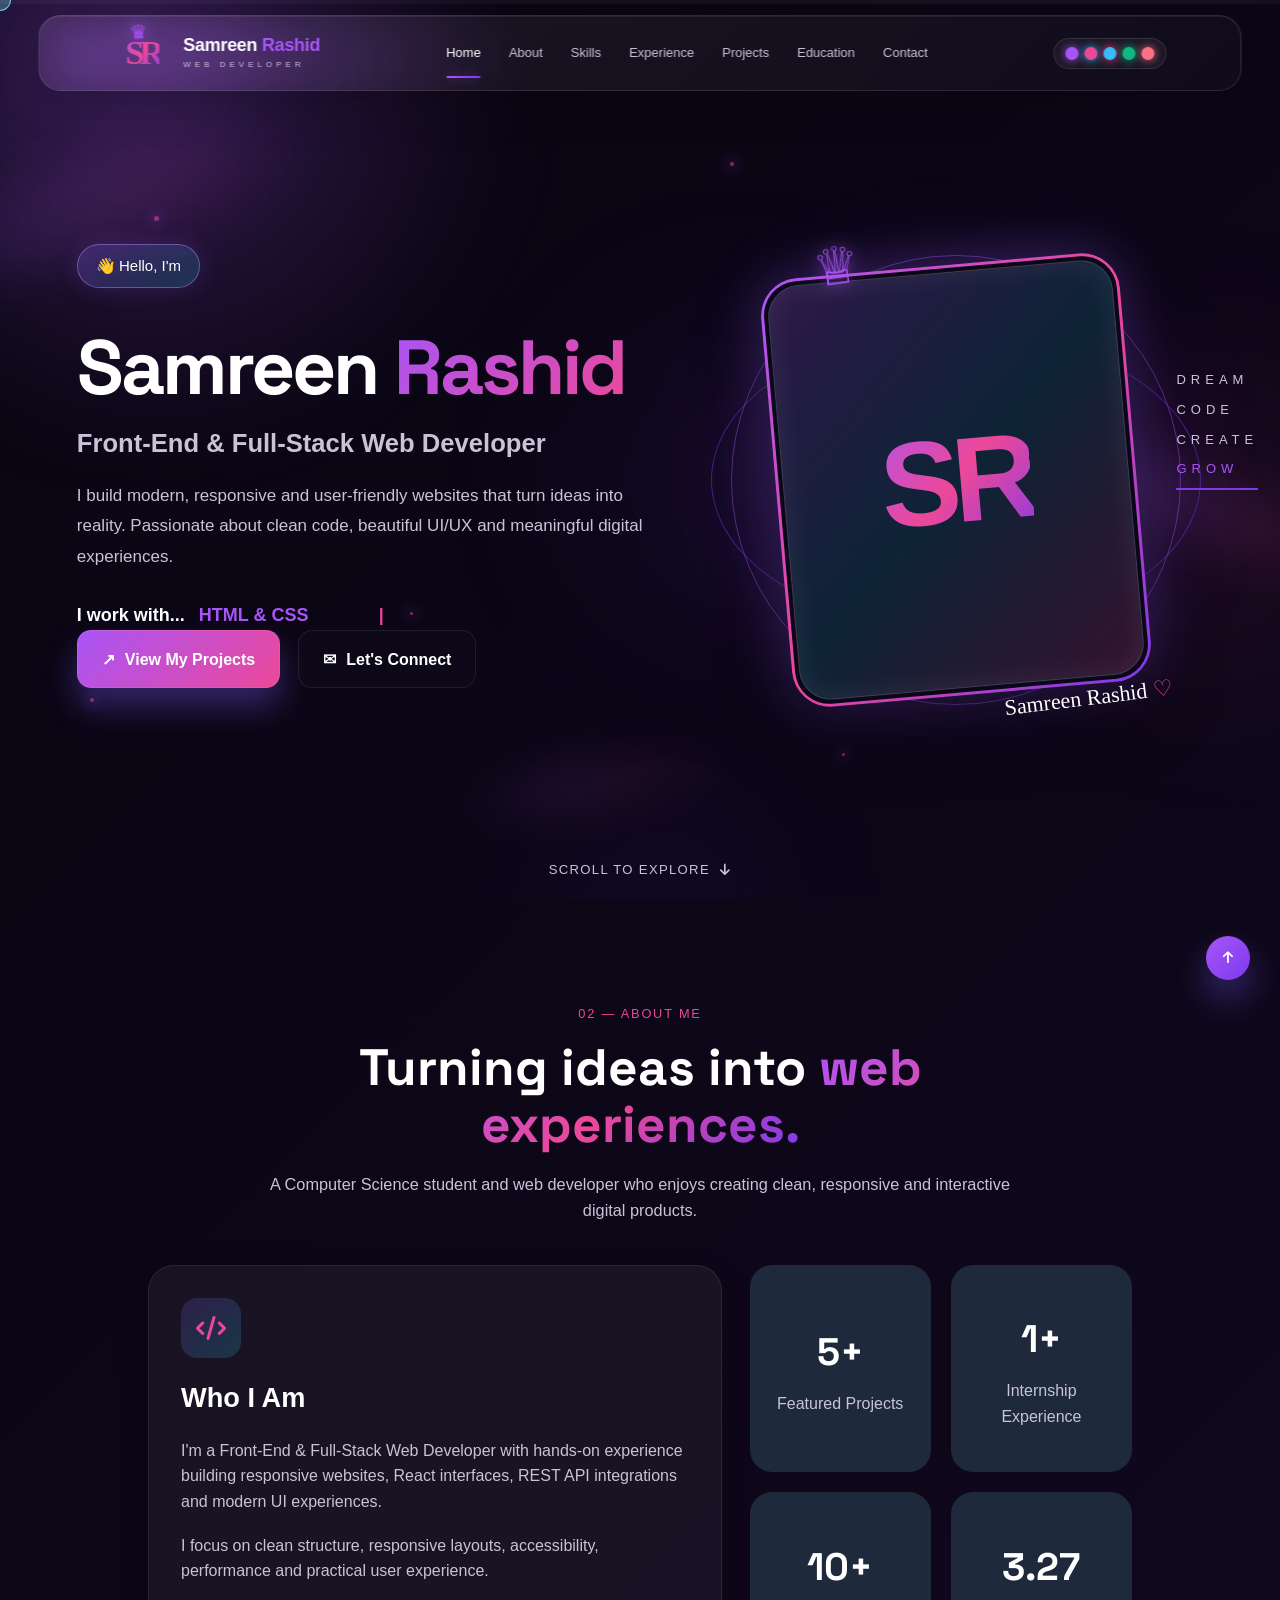
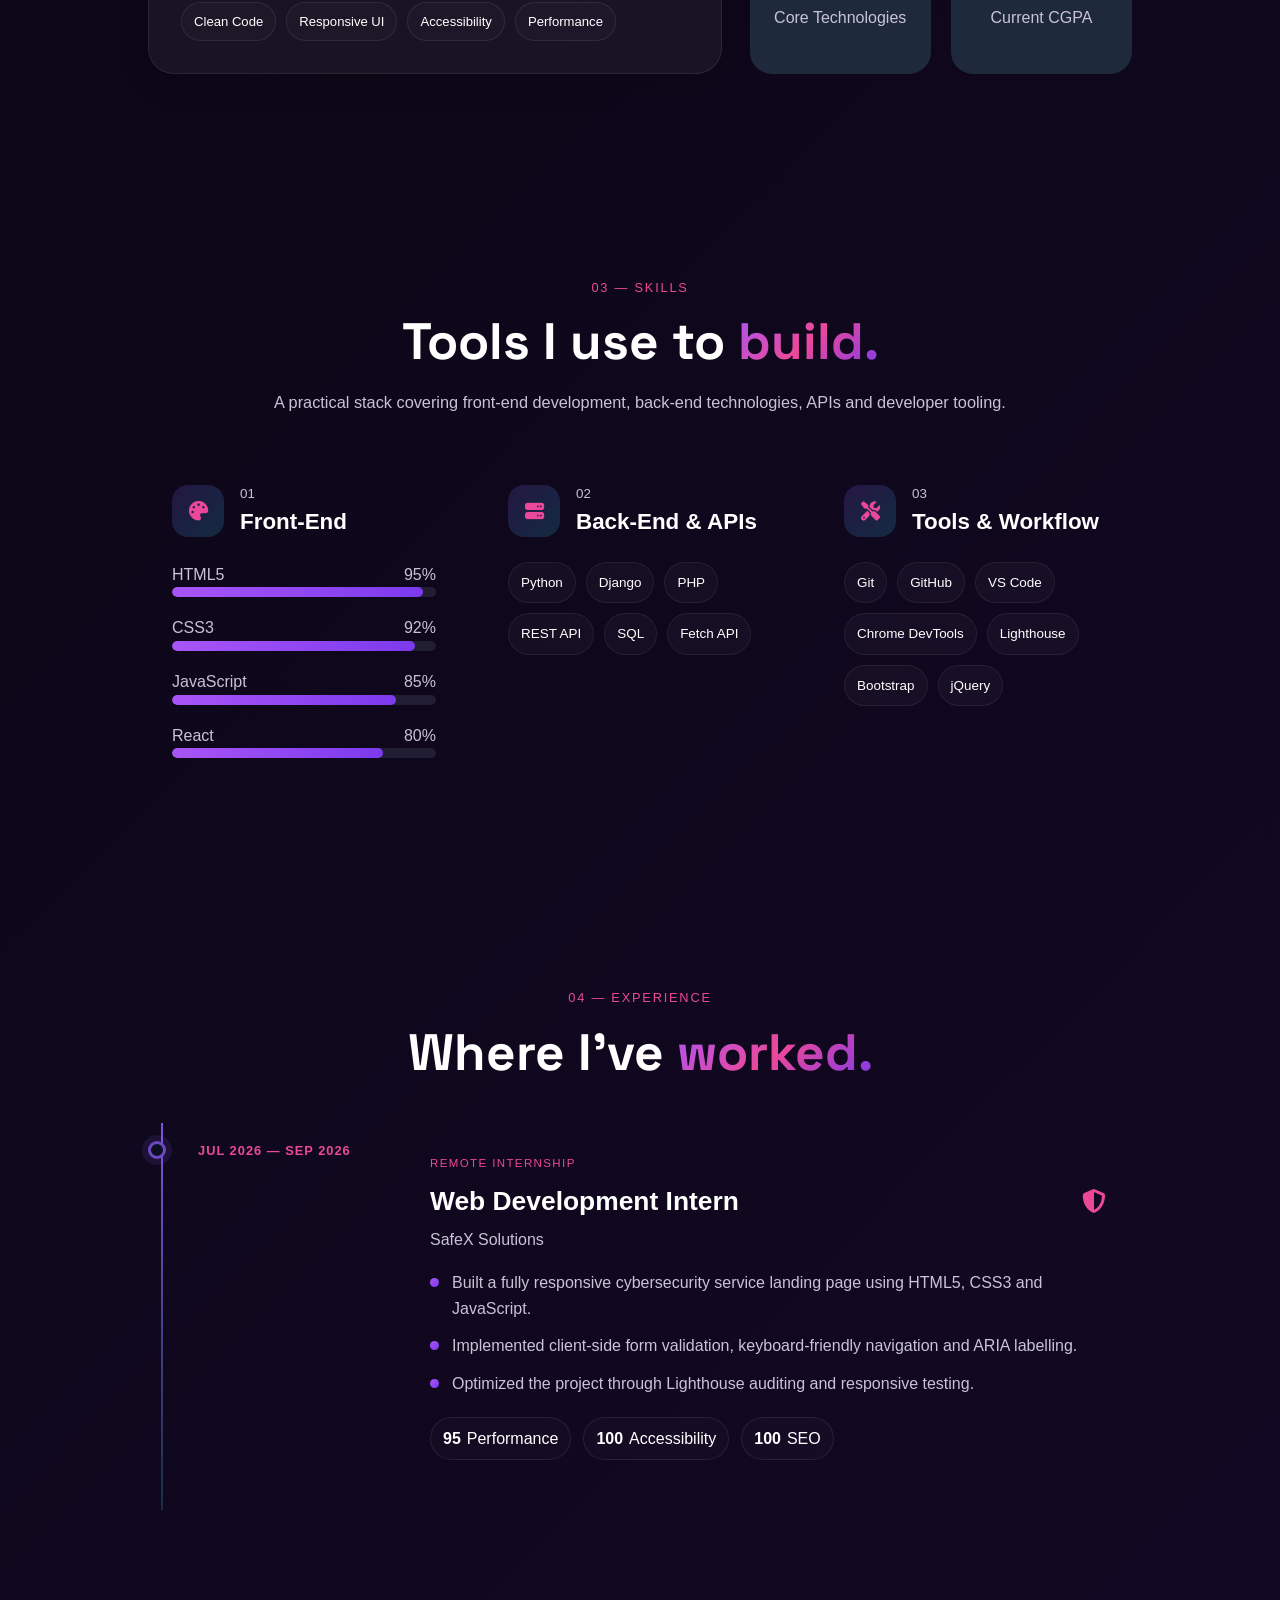
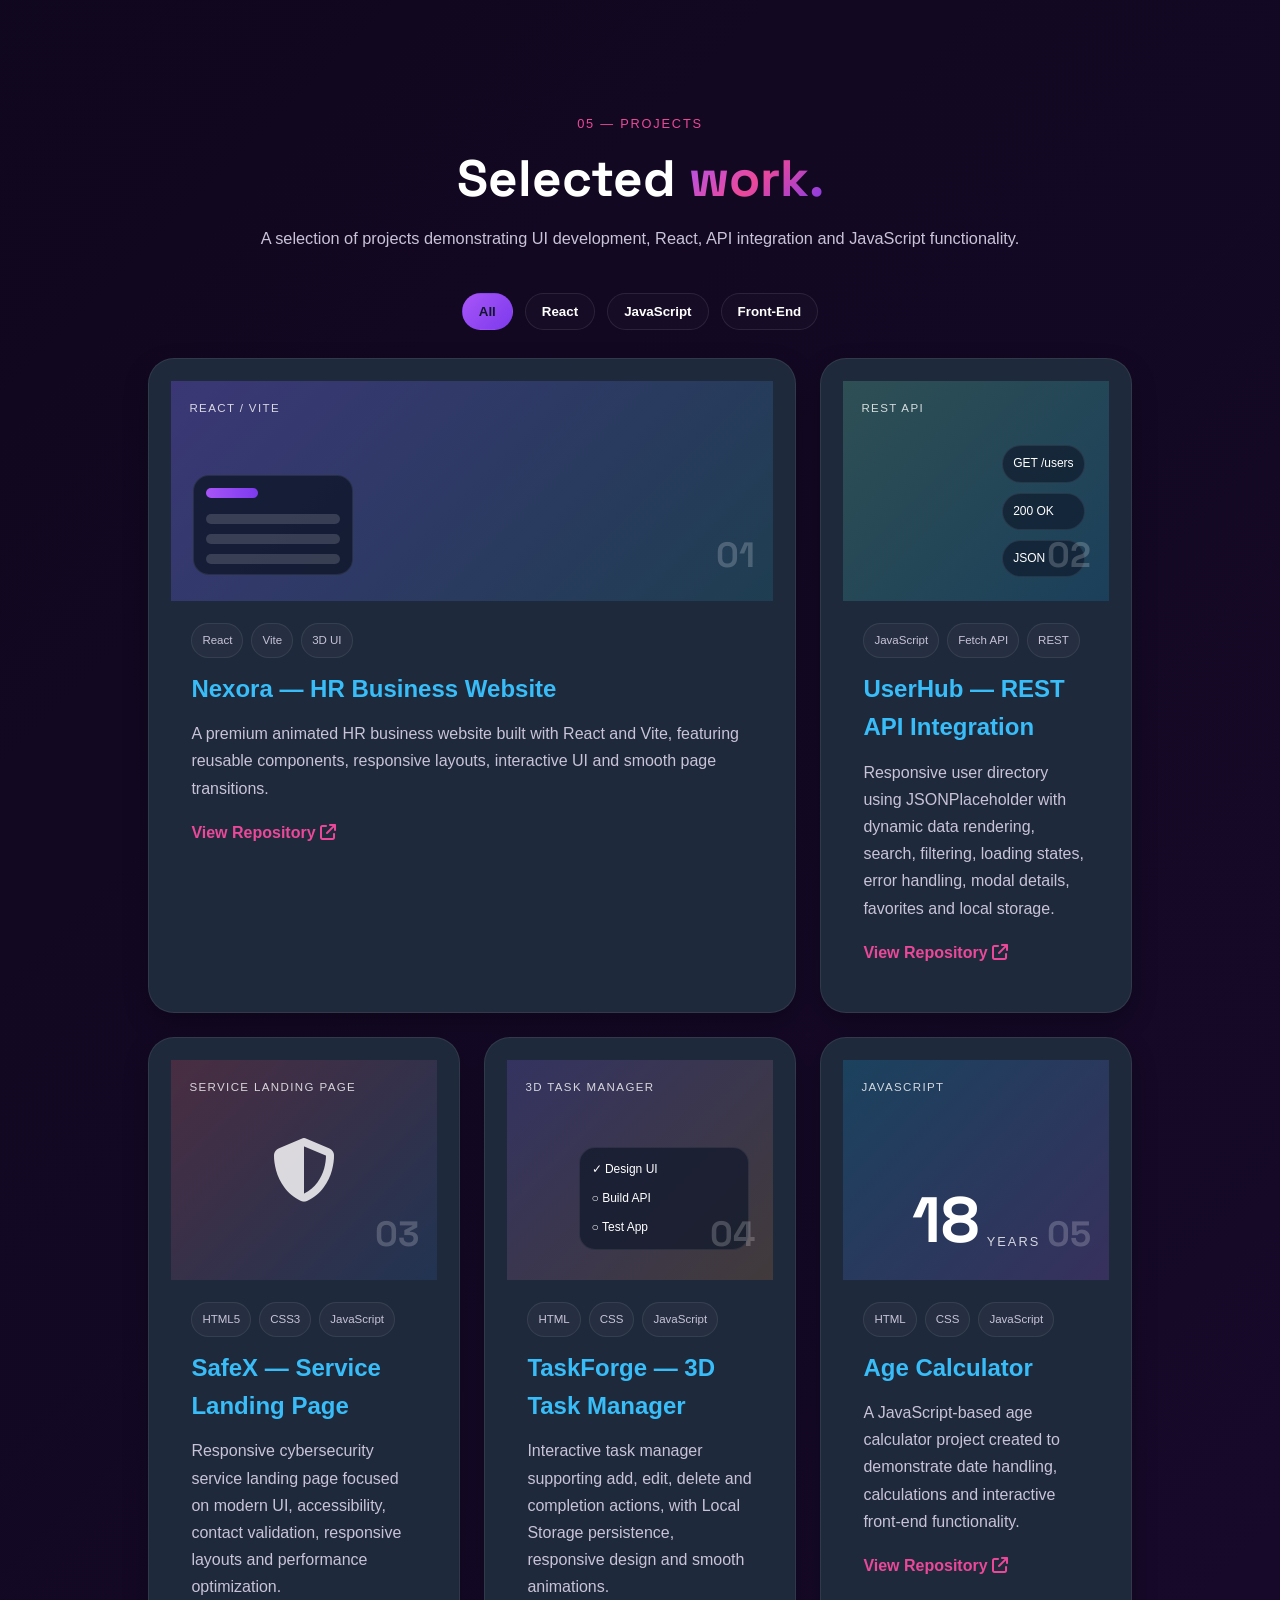
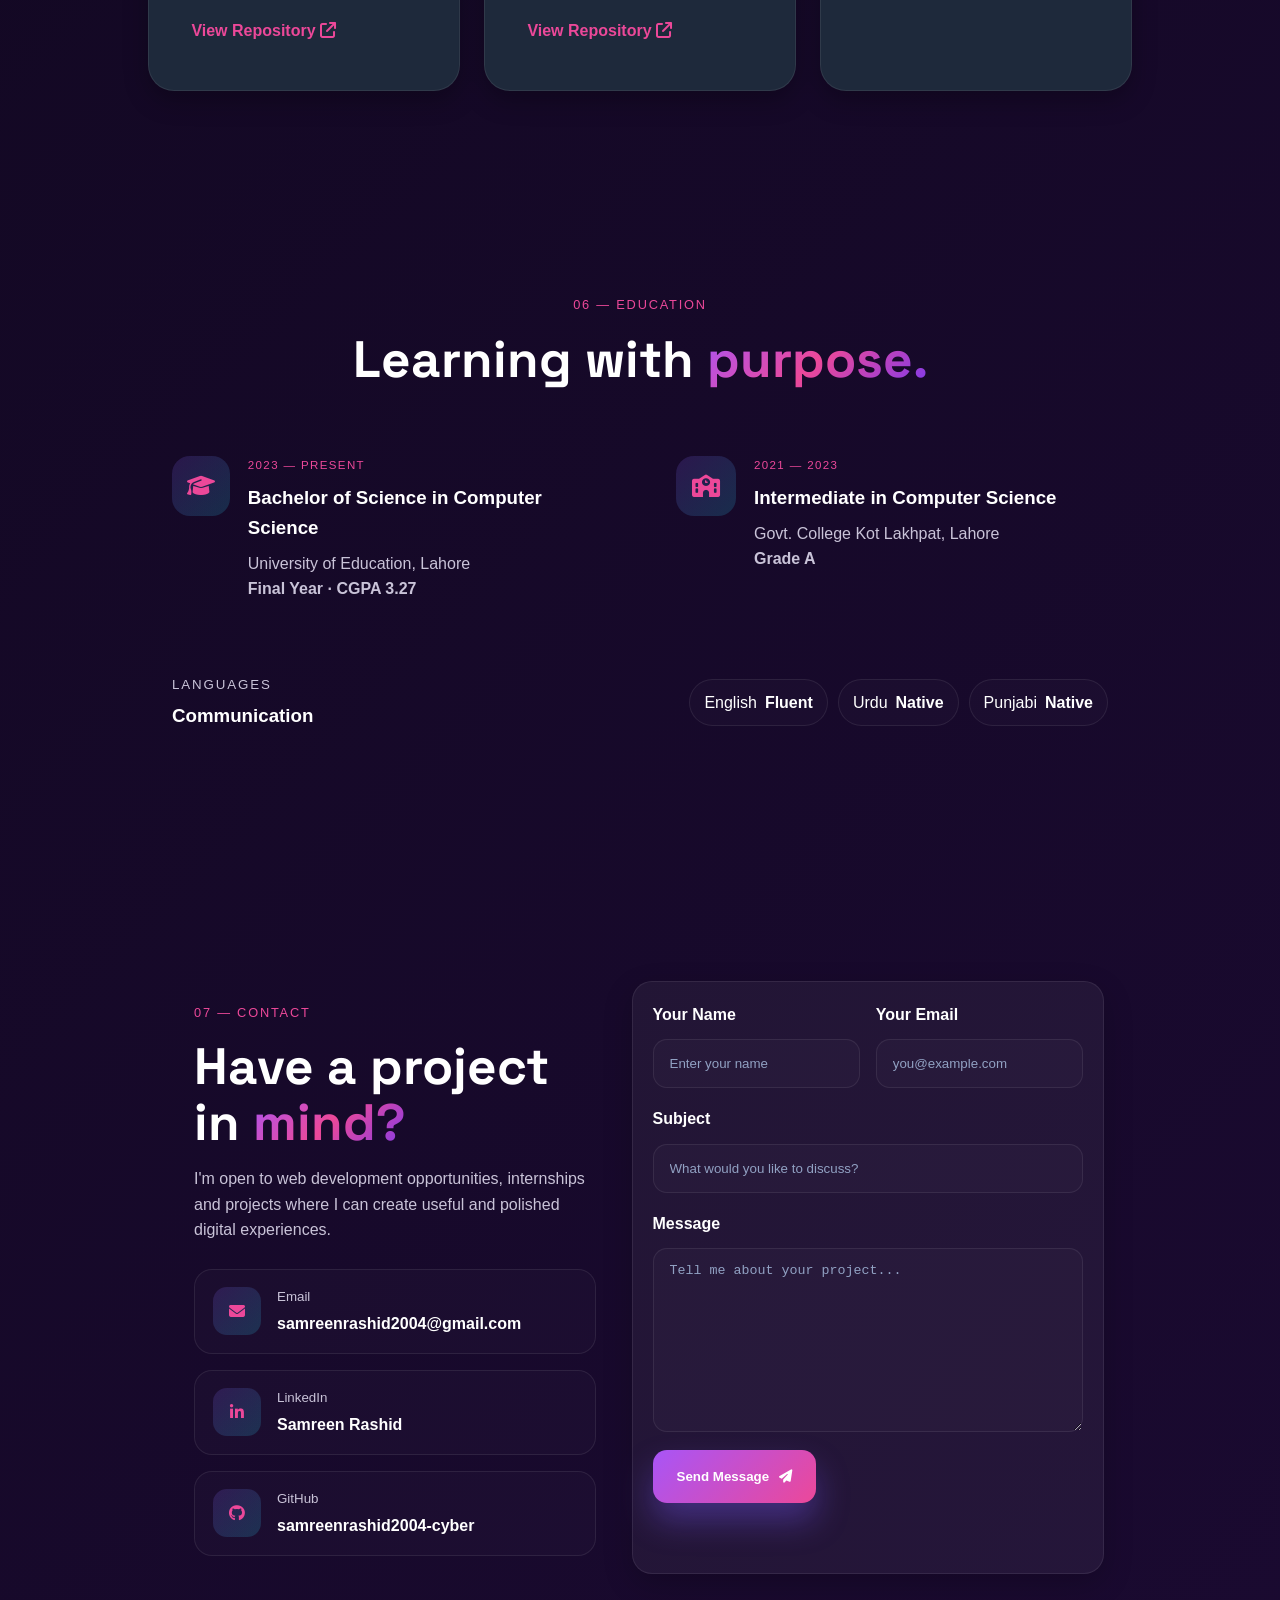
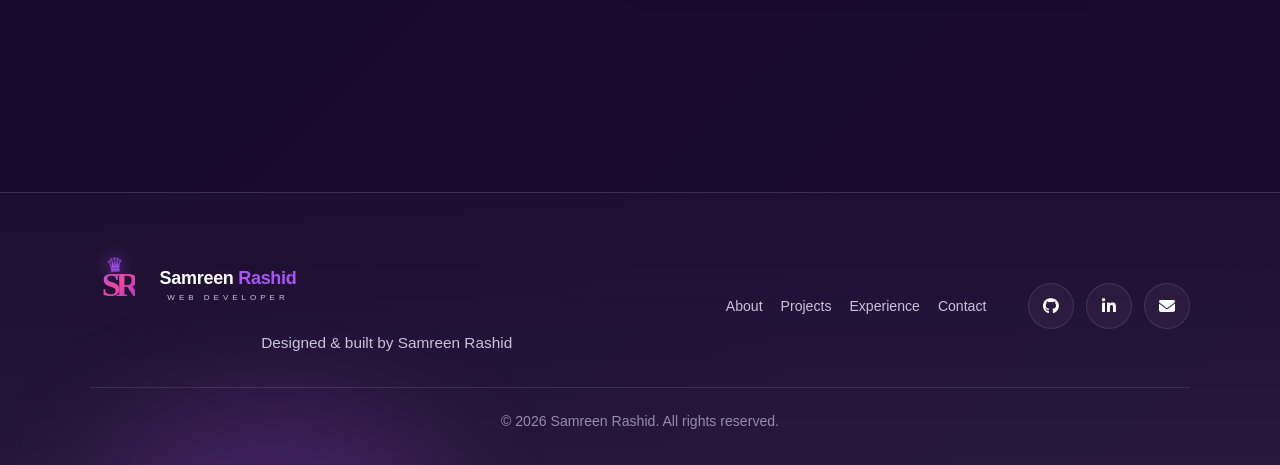
==== commit fc01de1c: "Remove profile image and use initials avatar" ====
--- a/index.html
+++ b/index.html
@@ -159,7 +159,9 @@
                 <div class="image-glow"></div>
                 <div class="image-crown">♕</div>
                 <div class="profile-frame">
-                    <img src="simi.jpeg" alt="Samreen Rashid" class="profile-img">
+                    <div class="profile-placeholder" aria-label="Samreen Rashid">
+                        <span>SR</span>
+                    </div>
                 </div>
                 <div class="creative-text">
                     <span>DREAM</span><span>CODE</span><span>CREATE</span><span>GROW</span>
--- a/css/style.css
+++ b/css/style.css
@@ -2095,7 +2095,8 @@
   .profile-frame { position: relative; z-index: 5; width: 360px; height: 430px; padding: 7px; border-radius: 38px; background: linear-gradient(135deg, var(--primary), var(--primary-2), var(--accent)); transform: rotate(-5deg); box-shadow: 0 30px 70px rgba(0,0,0,0.35), 0 0 55px rgba(139,92,246,0.35); transition: transform 0.5s ease; }
   .profile-frame::before { content: ''; position: absolute; inset: 3px; border-radius: 34px; background: var(--bg); z-index: -1; }
   .profile-frame:hover { transform: rotate(0deg) translateY(-10px); }
-  .profile-img { width: 100%; height: 100%; display: block; object-fit: cover; object-position: center top; border-radius: 32px; }
+  .profile-placeholder { width: 100%; height: 100%; display: flex; align-items: center; justify-content: center; border-radius: 32px; background: linear-gradient(135deg, rgba(168,85,247,0.22), rgba(34,211,238,0.14), rgba(236,72,153,0.18)); border: 1px solid rgba(255,255,255,0.14); box-shadow: inset 0 0 30px rgba(255,255,255,0.08); }
+  .profile-placeholder span { font-size: clamp(78px, 10vw, 120px); font-weight: 800; letter-spacing: -8px; background: linear-gradient(135deg, var(--primary), var(--primary-2), var(--accent)); -webkit-background-clip: text; background-clip: text; color: transparent; }
   .image-orbit { position: absolute; border: 1px solid var(--primary); border-radius: 50%; opacity: 0.45; pointer-events: none; }
   .orbit-one { width: 450px; height: 450px; animation: orbitRotate 14s linear infinite; }
   .orbit-two { width: 490px; height: 300px; border-color: var(--accent); animation: orbitRotateReverse 18s linear infinite; }
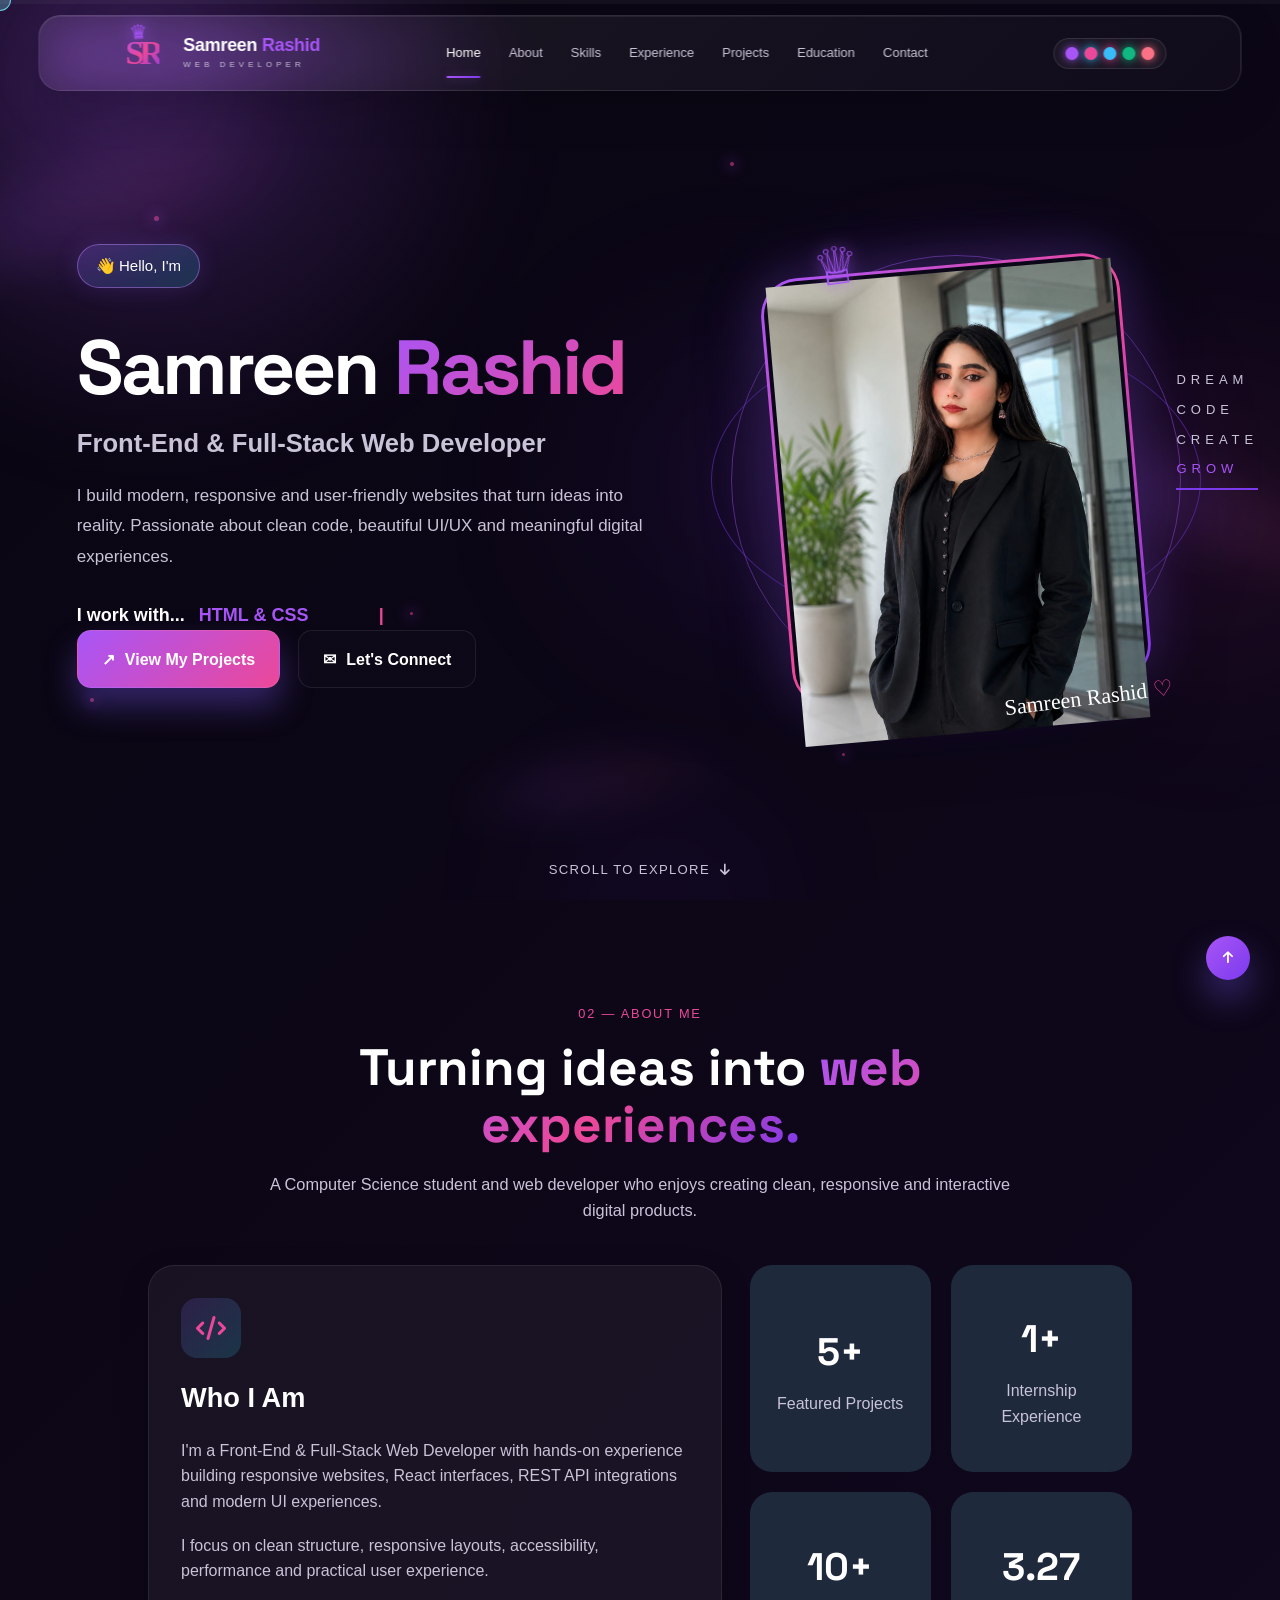
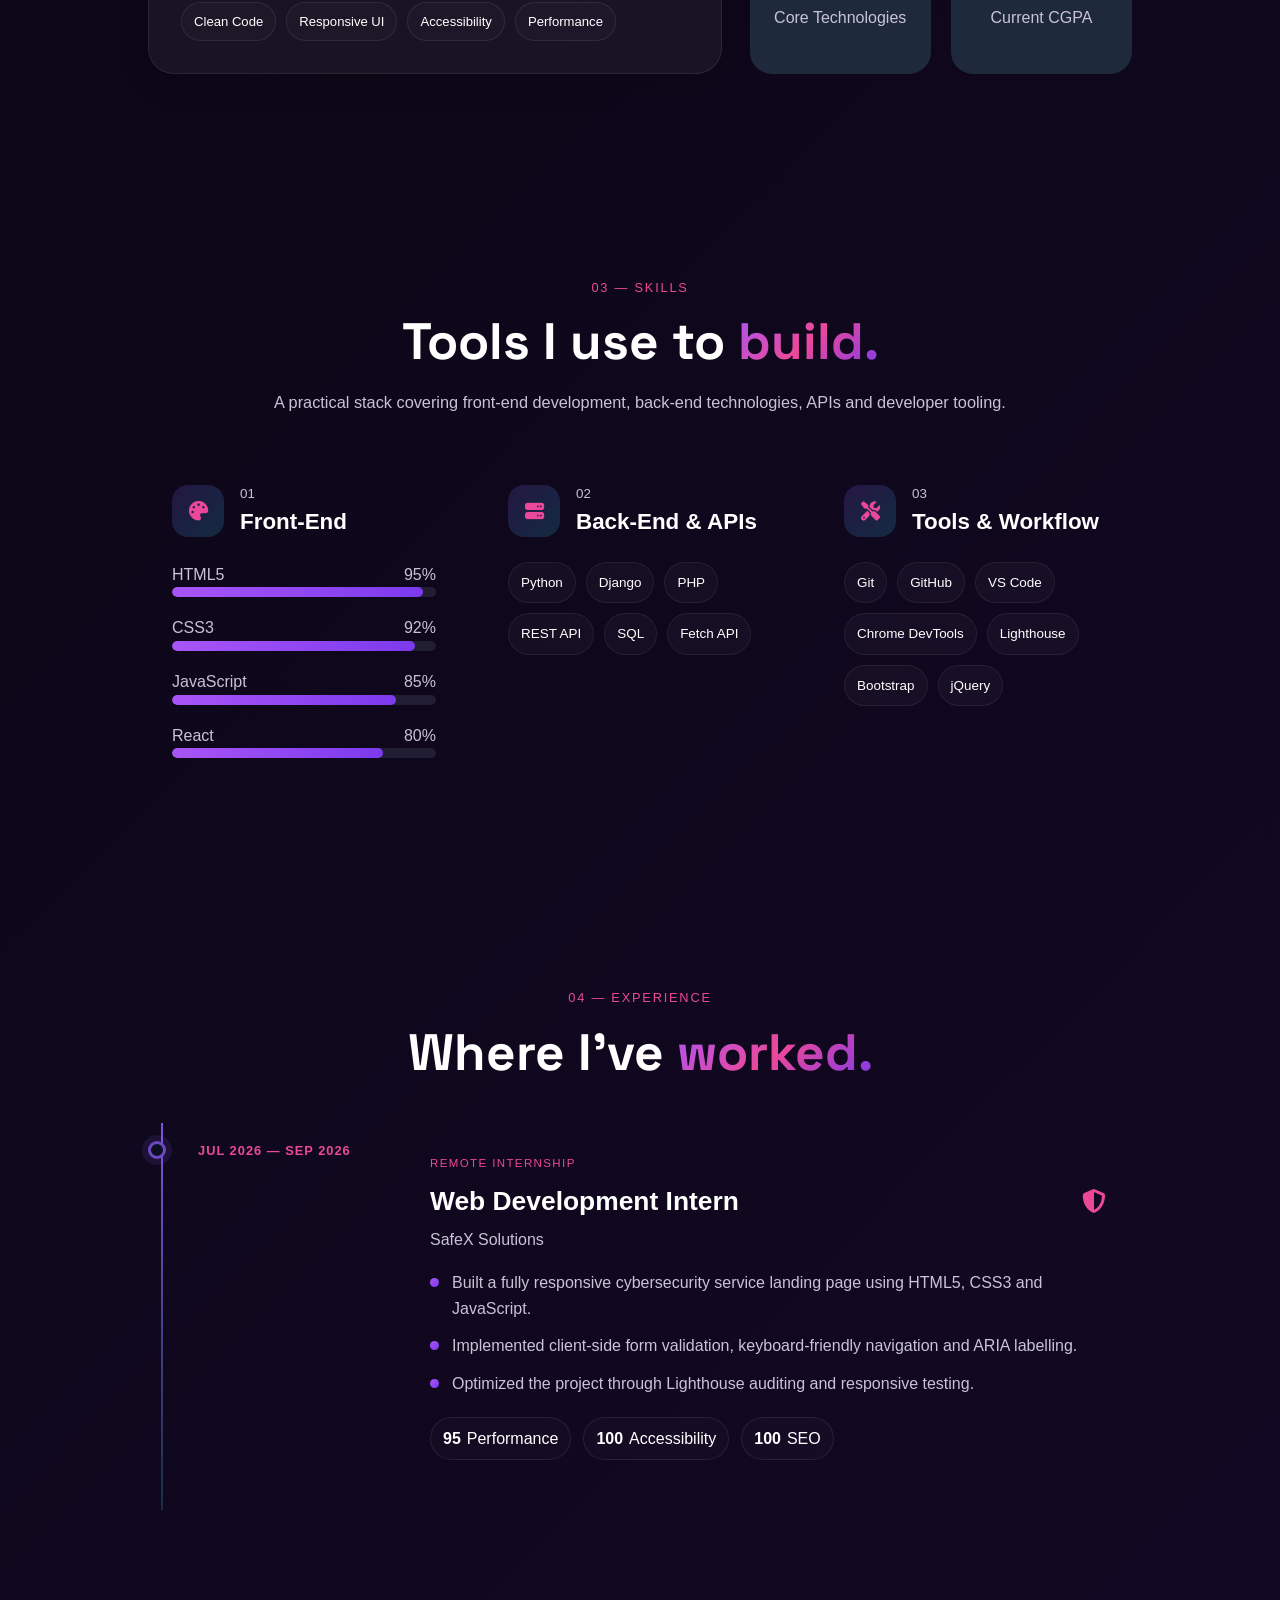
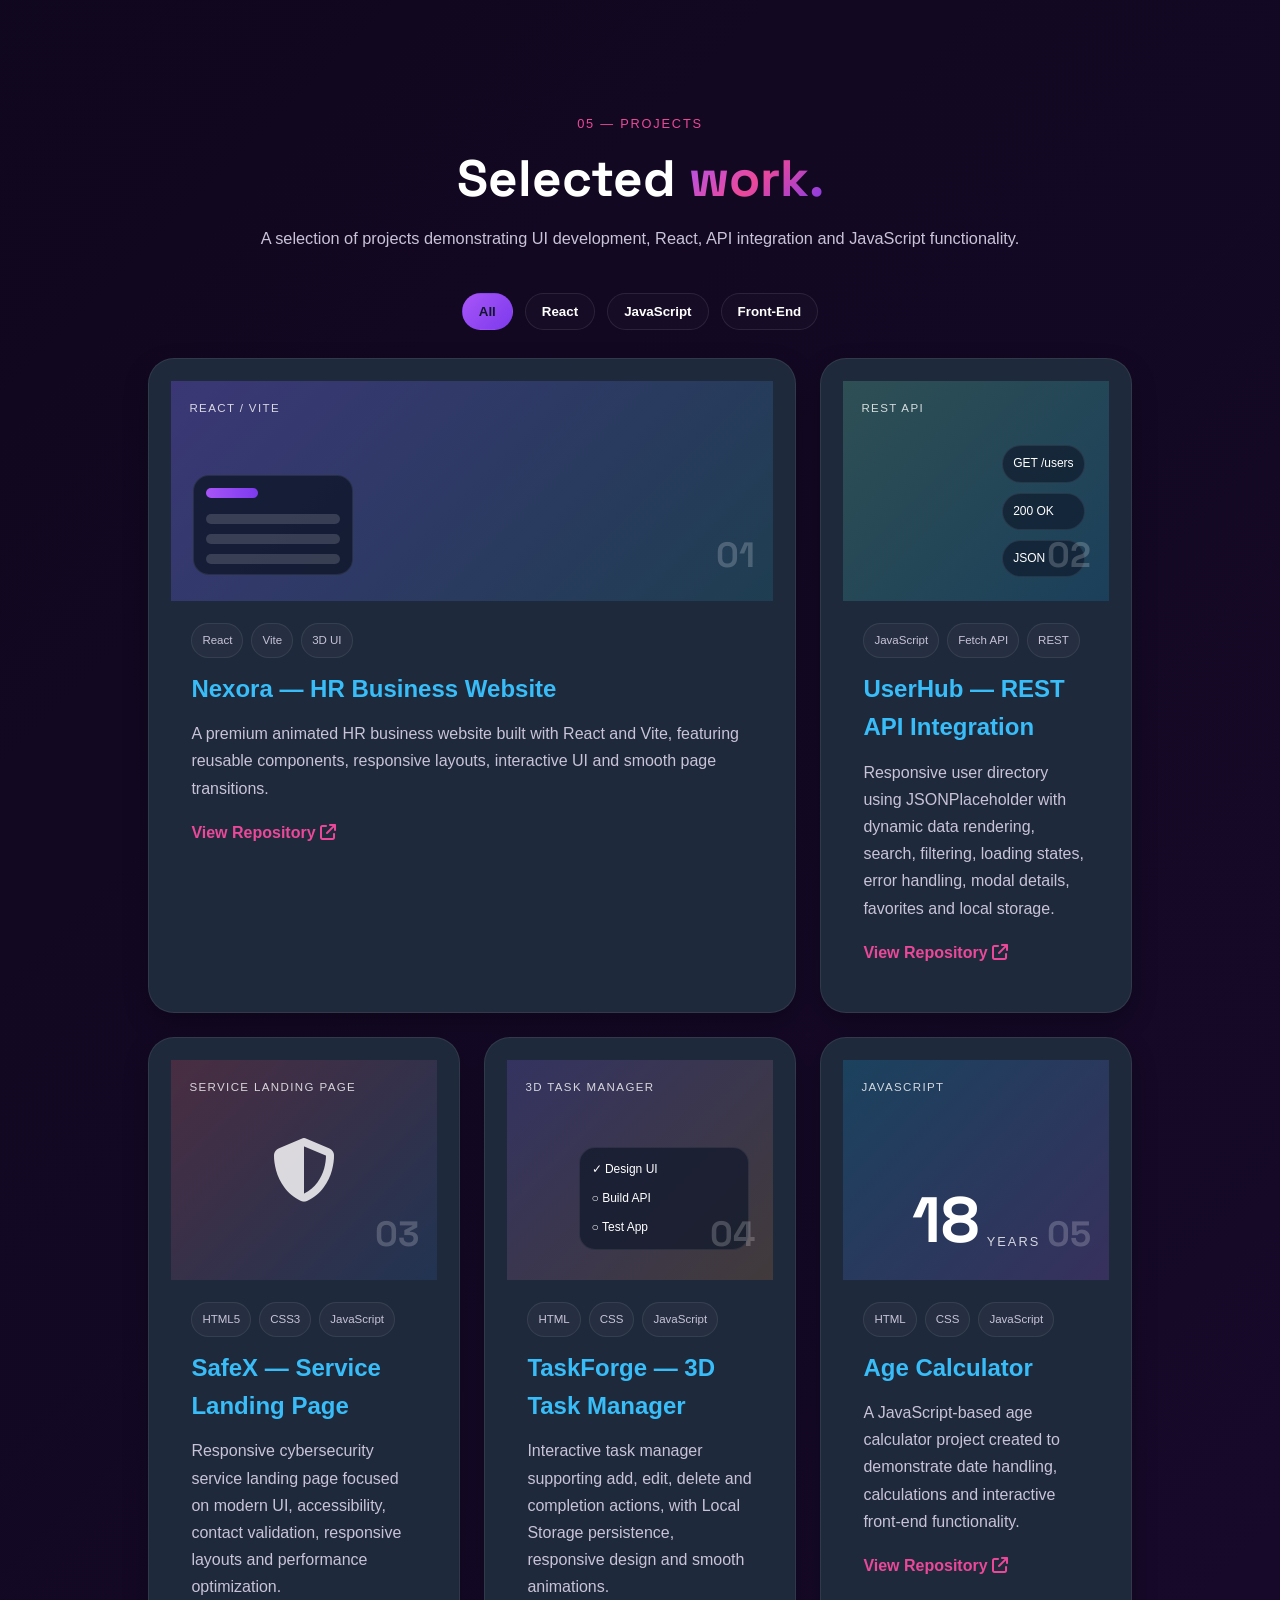
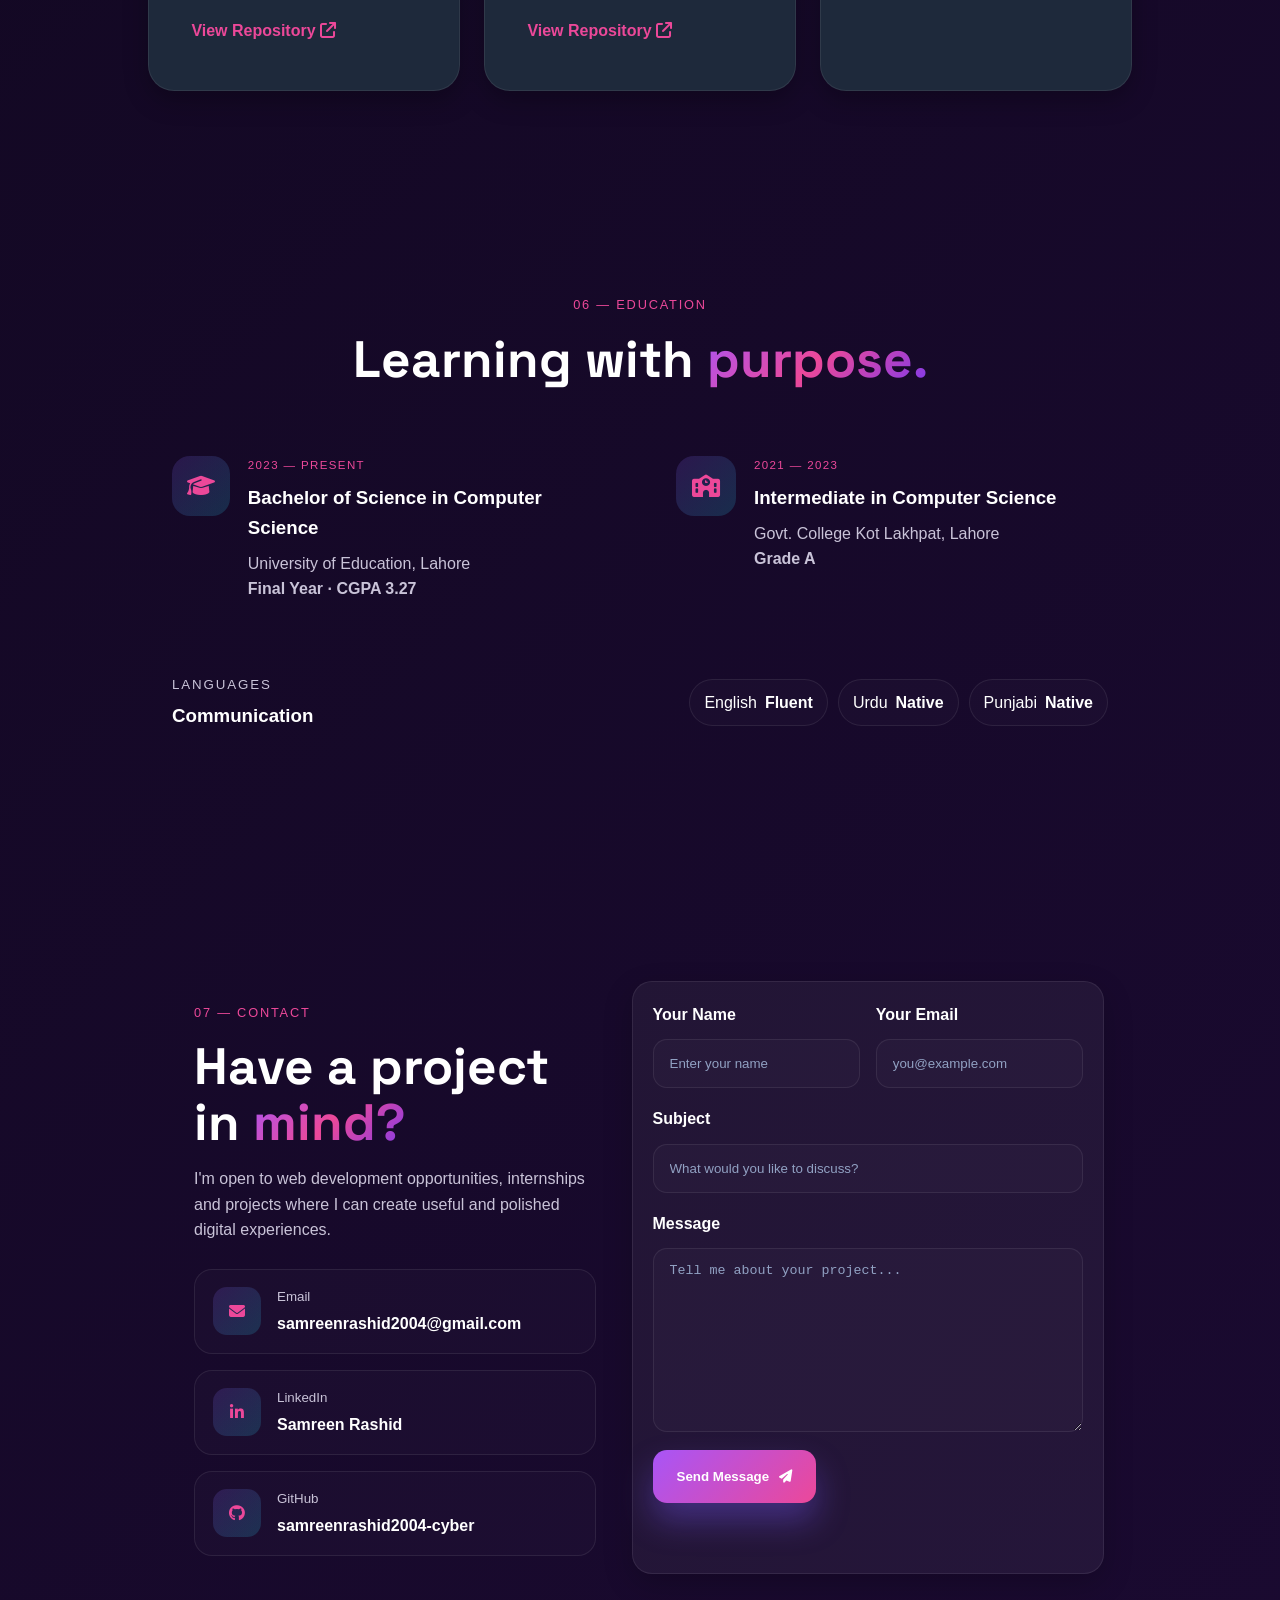
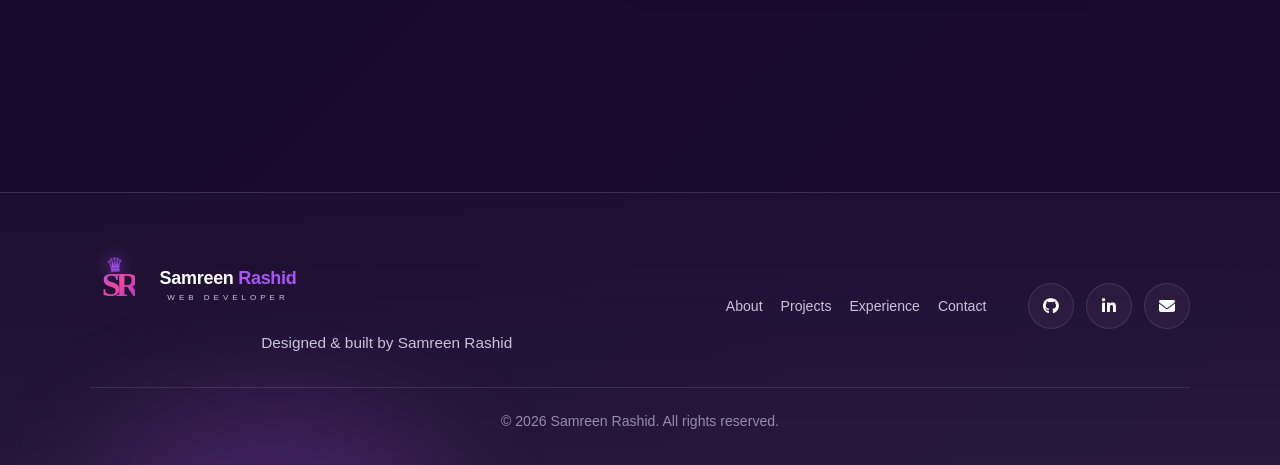
==== commit 94dc9484: "Fix profile image path" ====
--- a/index.html
+++ b/index.html
@@ -159,9 +159,7 @@
                 <div class="image-glow"></div>
                 <div class="image-crown">♕</div>
                 <div class="profile-frame">
-                    <div class="profile-placeholder" aria-label="Samreen Rashid">
-                        <span>SR</span>
-                    </div>
+                    <img class="profile-photo" src="simi.jpeg" alt="Samreen Rashid" />
                 </div>
                 <div class="creative-text">
                     <span>DREAM</span><span>CODE</span><span>CREATE</span><span>GROW</span>
